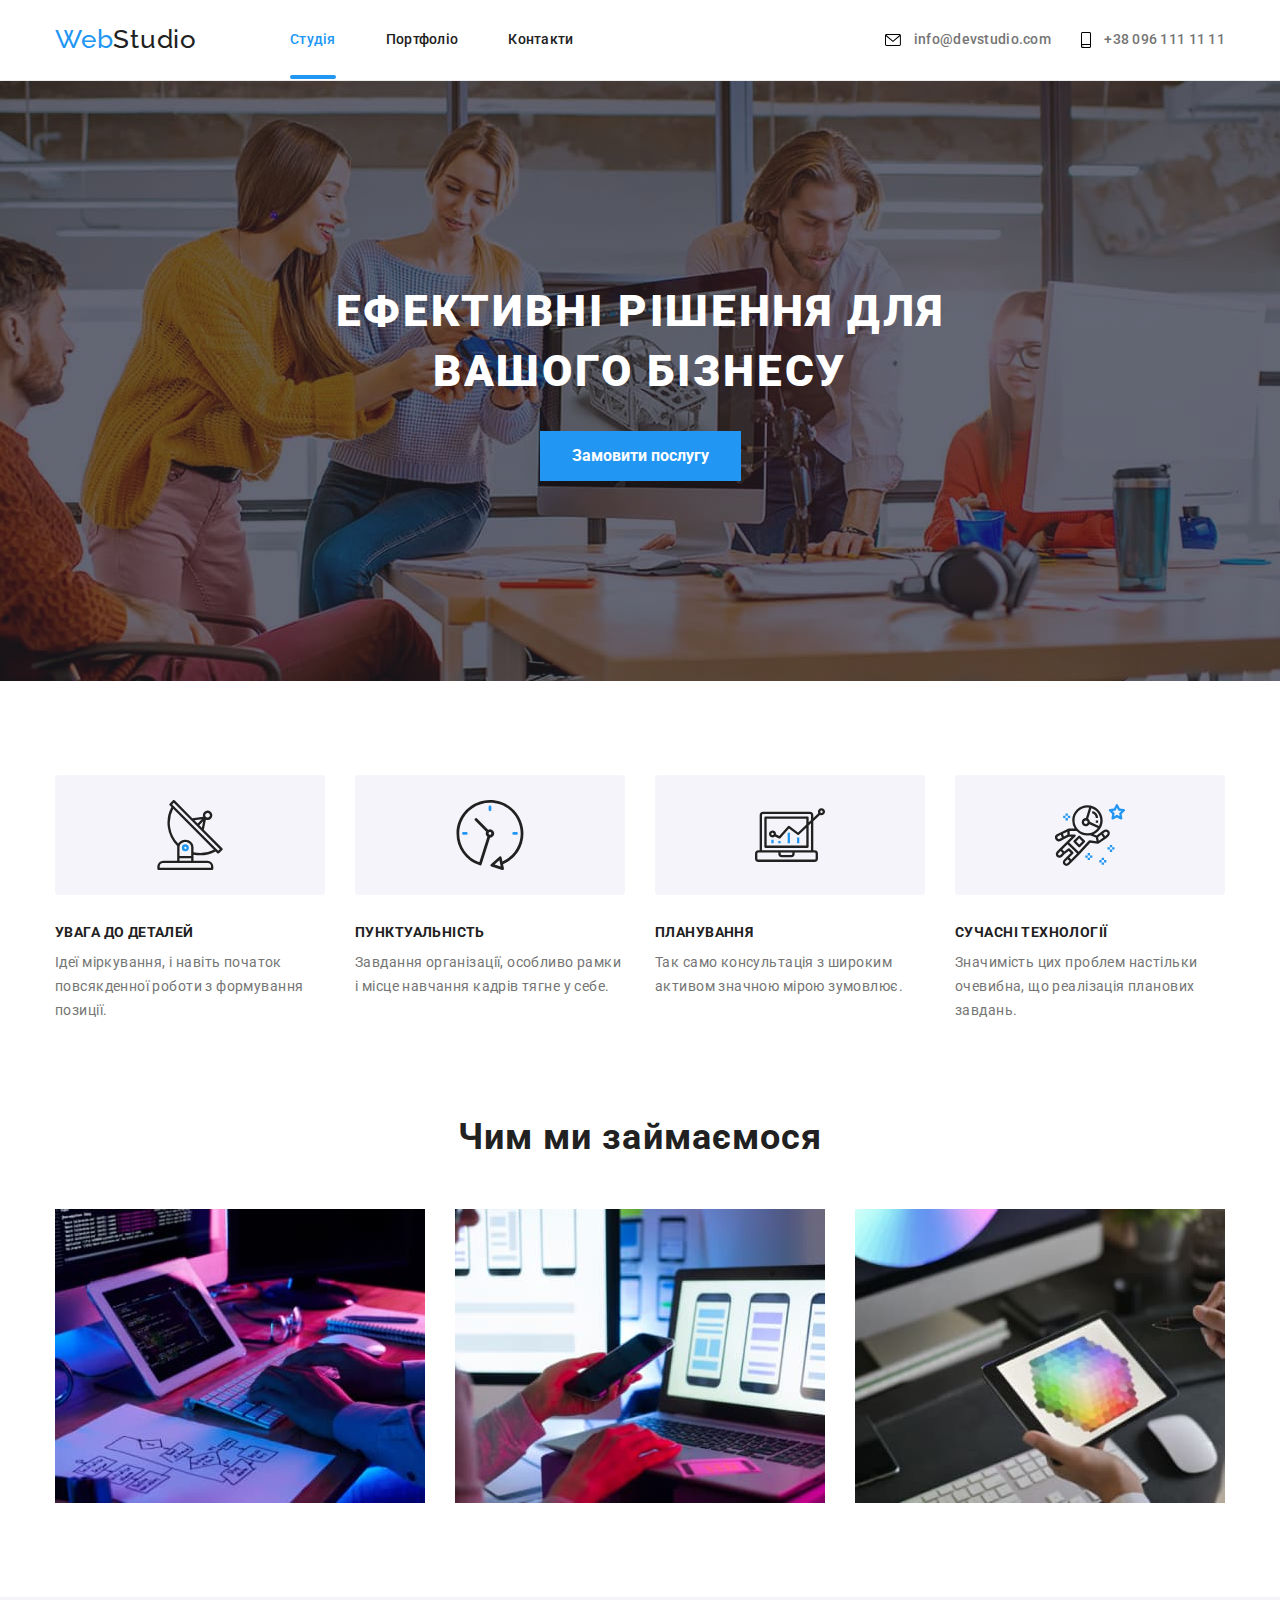
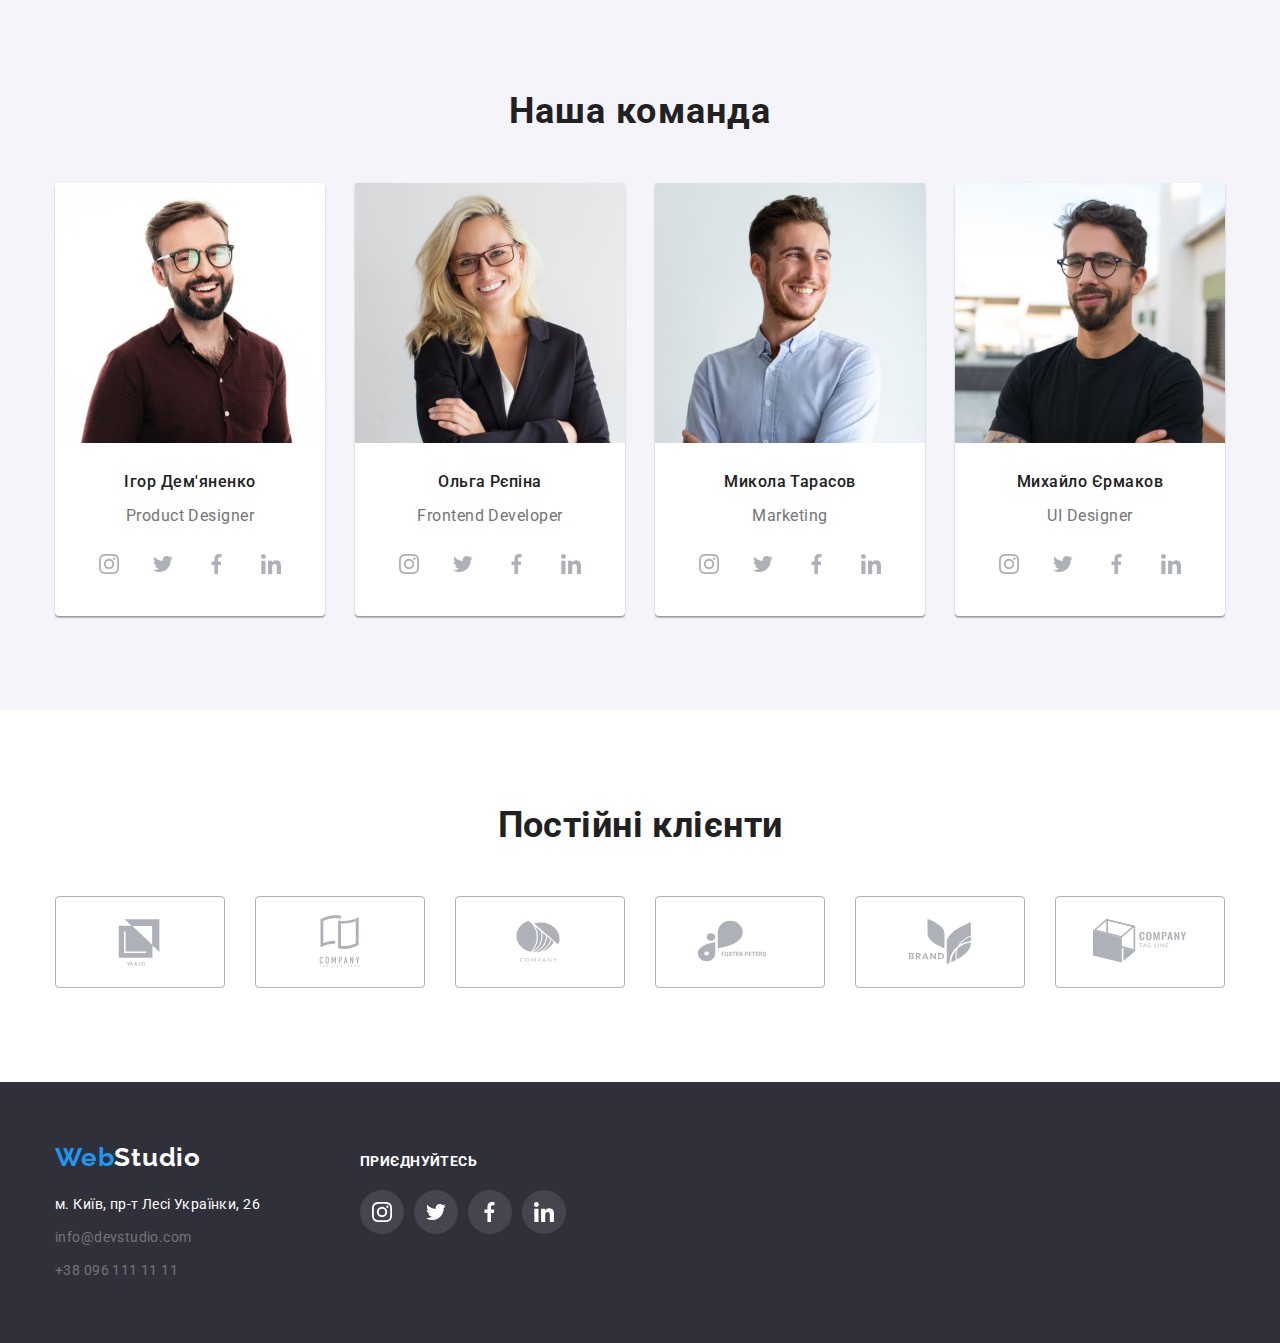
==== index.html @ 93e576d7 "updated" ====
<!DOCTYPE html>
<html lang="uk">
<head>
    <meta charset="UTF-8">
    <meta http-equiv="X-UA-Compatible" content="IE=edge">
    <meta name="viewport" content="width=device-width, initial-scale=1.0">
    <title>WebStudio</title>
    <link rel="preconnect" href="https://fonts.googleapis.com">
  <link rel="preconnect" href="https://fonts.gstatic.com" crossorigin>
  <link href="https://fonts.googleapis.com/css2?family=Raleway:wght@700&family=Roboto:wght@400;500;700;900&display=swap"
    rel="stylesheet">
    <link rel="stylesheet" href="https://cdnjs.cloudflare.com/ajax/libs/modern-normalize/1.1.0/modern-normalize.min.css">
    <link rel="stylesheet" href="./css/style.css">
</head>
<body>
    <!-- Шапка -->
    <header class="header">
        <!--навігація-->
        <div class="header-container container">
        <nav class="nav">
            <!-- лого -->
            <a class="logo" href="index.html">Web<span class="logo-studio">Studio</span>
            </a>
            <!-- навігація по сайту -->
            <ul class="site-nav list">
                <li><a class="nav-studio link current" href="./index.html">Студія</a></li>
                <li><a class="nav-portfolio link" href="./portfolio.html">Портфоліо</a></li>
                <li><a class="nav-kontakty link" href="#">Контакти</a></li>
            </ul>
        </nav>
        <ul class="contacts list">
            <li>
                <a class="mail-header link" rel="noopener noreferrer nofollow" href="info@devstudio.com">
                    <svg class="item-icon mail">
                        <use href="./images/icons.svg#icon-mail"></use>
                    </svg>  
                    info@devstudio.com
                </a>
            </li>
            <li>
                <a class="tel-header link" href="tel:+380961111111">
                    <svg class="item-icon phone">
                        <use href="./images/icons.svg#icon-smartphone"></use>
                    </svg>
                    +38 096 111 11 11</a>
            </li>
        </ul>
    </div>
    </header>
    <!-- основний контент-->
    <main>
        <!-- секція рішення -->
        <section class="hero section-order overlay">
            <div class="order-container">
            <h1 class="title-decision">Ефективні рішення для вашого бізнесу</h1>
            <button type="button" class="button">Замовити послугу</button>
        </div>
        </section>
        <!--секція наші переваги-->
        <section class="advantages">
            <div class="container">
            <!-- прихований додатковий заголовок -->
            <h2 class="visually-hidden">Наші переваги</h2>
            <!-- Переваги -->
            <ul class="list">
                <li class="item-benefits">
                    <div class="advantages-background">
                        <svg class="advantages-icons">
                            <use href="./images/icons.svg#icon-antenna" ></use>
                        </svg>
                    </div>
                    <h3 class="title">Увага до деталей</h3>
                    <p class="advantage-text">Ідеї міркування, і навіть початок повсякденної роботи з формування позиції.</p>
                </li>
                <li class="item-benefits">
                    <div class="advantages-background">
                        <svg class="advantages-icons" width="70" height="70">
                            <use href="./images/icons.svg#icon-clock"></use>
                        </svg>
                    </div>
                    <h3 class="title">Пунктуальність</h3>
                    <p class="advantage-text">Завдання організації, особливо рамки і місце навчання кадрів тягне у себе.</p>
                </li>
                <li class="item-benefits">
                    <div class="advantages-background">
                        <svg class="advantages-icons" width="70" height="70">
                            <use href="./images/icons.svg#icon-diagram"></use>
                        </svg>
                    </div>
                    <h3 class="title">Планування</h3>
                    <p class="advantage-text">Так само консультація з широким активом значною мірою зумовлює.</p>
                </li>
                <li class="item-benefits">
                    <div class="advantages-background">
                        <svg class="advantages-icons" width="70" height="70">
                            <use href="./images/icons.svg#icon-astronaut"></use>
                        </svg>
                    </div>
                    <h3 class="title">Сучасні технології</h3>
                    <p class="advantage-text">Значимість цих проблем настільки очевибна, що реалізація планових завдань.</p>
                </li>
            </ul>
        </div>
        </section>
        <!-- Чим ми займаємося -->
       <section class="work">
        <div class="container">
        <h2 class="title-work">Чим ми займаємося</h2>
        <ul class="list">
        <li class="item"><img src="./images/img1.jpg" alt="image" width="370" height="294">
        </li>
            <li class="item"><img src="./images/img2.jpg" alt="image" width="370" height="294">
        </li>
            <li class="item"><img src="./images/img3.jpg" alt="image" width="370" height="294">
            </li>
        </ul>
    </div>
       </section>
       <!--наша команда-->
       <section class="team">
        <div class="container">
        <h2 class="our-team">Наша команда</h2>
        <ul class="list background-team">
            <li class="team-item">
                <img class="demianenko" src="./images/IgorDemianenko.jpg" alt="Ігор Дем'яненко" width="270" height="260">
            <div class="team-wrapper">
                <h3 class="name">Ігор Дем'яненко</h3>
                <p class="specialty">Product Designer</p>
                <ul class="social-links">
                    <li>
                      <a class="social link" href="">
                        <svg class="link-icon" width="20" height="20">
                          <use href="./images/icons.svg#icon-instagram"></use>
                        </svg>
                      </a>
                    </li>
                    <li >
                      <a class="social link" href="">
                        <svg class="link-icon" width="20" height="20" viewBox="0 0 20 20">
                          <use href="./images/icons.svg#icon-twitter"></use>
                        </svg>
                      </a>
                    </li>
                    <li>
                      <a class="social link" href="">
                        <svg class="link-icon" width="20" height="20" viewBox="0 0 20 20">
                          <use href="./images/icons.svg#icon-facebook"></use>
                        </svg>
                      </a>
                    </li>
                    <li>
                      <a class="social link" href="">
                        <svg class="link-icon" width="20" height="20" viewBox="0 0 20 20">
                          <use href="./images/icons.svg#icon-linkedin"></use>
                        </svg>
                      </a>
                    </li>
                  </ul>
            </div>
            </li>
            <li class="team-item">
                <img class="repina" src="./images/OlgaRepina.jpg" alt="Ольга Рєпіна" width="270" height="260">
            <div class="team-wrapper">
             <h3 class="name">Ольга Рєпіна</h3>
                <p class="specialty">Frontend Developer</p>
                <ul class="social-links">
                    <li>
                      <a class="social link" href="">
                        <svg class="link-icon" width="20" height="20">
                          <use href="./images/icons.svg#icon-instagram"></use>
                        </svg>
                      </a>
                    </li>
                    <li>
                      <a class="social link" href="">
                        <svg class="link-icon" width="20" height="20" viewBox="0 0 20 20">
                          <use href="./images/icons.svg#icon-twitter"></use>
                        </svg>
                      </a>
                    </li>
                    <li>
                      <a class="social link" href="">
                        <svg class="link-icon" width="20" height="20" viewBox="0 0 20 20">
                          <use href="./images/icons.svg#icon-facebook"></use>
                        </svg>
                      </a>
                    </li>
                    <li>
                      <a class="social link" href="">
                        <svg class="link-icon" width="20" height="20" viewBox="0 0 20 20">
                          <use href="./images/icons.svg#icon-linkedin"></use>
                        </svg>
                      </a>
                    </li>
                  </ul>
            </div>
            </li>
            <li class="team-item">
                <img class="tarasov" src="./images/MykolaTarasov.jpg" alt="Микола Тарасов" width="270" height="260">
            <div class="team-wrapper">
                <h3 class="name">Микола Тарасов</h3>
                <p class="specialty">Marketing</p>
                <ul class="social-links">
                    <li >
                      <a class="social link" href="">
                        <svg class="link-icon" width="20" height="20">
                          <use href="./images/icons.svg#icon-instagram"></use>
                        </svg>
                      </a>
                    </li>
                    <li>
                      <a class="social link" href="">
                        <svg class="link-icon" width="20" height="20" viewBox="0 0 20 20">
                          <use href="./images/icons.svg#icon-twitter"></use>
                        </svg>
                      </a>
                    </li>
                    <li >
                      <a class="social link" href="">
                        <svg class="link-icon" width="20" height="20" viewBox="0 0 20 20">
                          <use href="./images/icons.svg#icon-facebook"></use>
                        </svg>
                      </a>
                    </li>
                    <li>
                      <a class="social link" href="">
                        <svg class="link-icon" width="20" height="20" viewBox="0 0 20 20">
                          <use href="./images/icons.svg#icon-linkedin"></use>
                        </svg>
                      </a>
                    </li>
                  </ul>
            </div>
            </li>
            <li class="team-item">
                <img class="ermakov" src="./images/MyhailoErmakov.jpg" alt="Михайло Єрмаков" width="270" height="260">
            <div class="team-wrapper">
            <h3 class="name">Михайло Єрмаков</h3>
                <p class="specialty">UI Designer</p>
                <ul class="social-links">
                    <li>
                      <a class="social link" href="">
                        <svg class="link-icon" width="20" height="20">
                          <use href="./images/icons.svg#icon-instagram"></use>
                        </svg>
                      </a>
                    </li>
                    <li>
                      <a class="social link" href="">
                        <svg class="link-icon" width="20" height="20" viewBox="0 0 20 20">
                          <use href="./images/icons.svg#icon-twitter"></use>
                        </svg>
                      </a>
                    </li>
                    <li>
                      <a class="social link" href="">
                        <svg class="link-icon" width="20" height="20" viewBox="0 0 20 20">
                          <use href="./images/icons.svg#icon-facebook"></use>
                        </svg>
                      </a>
                    </li>
                    <li>
                      <a class="social link" href="">
                        <svg class="link-icon" width="20" height="20" viewBox="0 0 20 20">
                          <use href="./images/icons.svg#icon-linkedin"></use>
                        </svg>
                      </a>
                    </li>
                  </ul>
            </div>
            </li>
        </ul>
    </div>
       </section>
       <!-- Постійні клієнти-->
       <section class="employment-partners">
        <div class="container">
            <h2 class="title-section">Постійні клієнти</h2>
            <ul class="partners">
                <li class="partners-image">
                    <a href="" class="partners-link">
                        <svg class="partners-logo" width="44.27" height="49.23">
                            <use href="./images/icons.svg#icon-Logo1"></use>
                        </svg>
                    </a>
                </li>
                <li class="partners-image">
                    <a href="" class="partners-link">
                        <svg class="partners-logo" width="40" height="52">
                            <use href="./images/icons.svg#icon-Logo2"></use>
                        </svg>
                    </a>
                </li>
                <li class="partners-image">
                    <a href="" class="partners-link">
                        <svg class="partners-logo" width="41" height="42.6">
                            <use href="./images/icons.svg#icon-Logo3"></use>
                        </svg>
                    </a>
                </li>
                <li class="partners-image">
                    <a href="" class="partners-link">
                        <svg class="partners-logo" width="79.56" height="42.02">
                            <use href="./images/icons.svg#icon-Logo4"></use>
                        </svg>
                    </a>
                </li>
                <li class="partners-image">
                    <a href="" class="partners-link">
                        <svg class="partners-logo" width="59" height="47">
                            <use href="./images/icons.svg#icon-Logo5"></use>
                        </svg>
                    </a>
                </li>
                <li class="partners-image">
                    <a href="" class="partners-link">
                        <svg class="partners-logo" width="88.48" height="45.44">
                            <use href="./images/icons.svg#icon-Logo6"></use>
                        </svg>
                    </a>
                </li>
            </ul>
        </div>
    </section>
    </main>

 <!---Футер -->
    <footer class="footer">
        <div class="container container-footer">
          <div>
        <a class="logo-footer" href="index.html">Web<span class="logo-studio-footer">Studio</span></a>
        <address>
            <ul class="footer-list list">
                <li class="line">
                    <a class="adress-footer link" href="https://goo.gl/maps/YAkSRpgJVrQBJSuu8"
                    target="_blank" rel="noopener noreferrer nofollow"
                    >м. Київ, пр-т Лесі Українки, 26</a
                    >
                </li>
                <li class="line">
                    <a class="mail-footer link"
                    rel="noopener noreferrer nofollow" 
                    href="info@devstudio.com"
                    >info@devstudio.com</a
                    >
                </li>
                <li><a class="tel-footer link" href="tel:+380961111111">+38 096 111 11 11</a></li>
            </ul>
        </address>
      </div>
        <div class="social-block">
          <h2 class="join">приєднуйтесь</h2>
          <ul class="icons list">
            <li class="icon item-social">
              <a class="social link" href="">
                <svg class="link-icon" width="20" height="20">
                  <use href="./images/icons.svg#icon-instagram"></use>
                </svg>
              </a>
            </li>
            <li class="icon item-social">
              <a class="social link" href="">
                <svg class="link-icon" width="20" height="20" viewBox="0 0 20 20">
                  <use href="./images/icons.svg#icon-twitter"></use>
                </svg>
              </a>
            </li>
            <li class="icon item-social">
              <a class="social link" href="">
                <svg class="link-icon" width="20" height="20" viewBox="0 0 20 20">
                  <use href="./images/icons.svg#icon-facebook"></use>
                </svg>
              </a>
            </li>
            <li class="icon item-social">
              <a class="social link" href="">
                <svg class="link-icon" width="20" height="20" viewBox="0 0 20 20">
                  <use href="./images/icons.svg#icon-linkedin"></use>
                </svg>
              </a>
            </li>
          </ul>
        </div>
    </div>
    </footer>
</body>
</html>
---- css/style.css ----
:root {
--accent: #2196F3;
--primary-text-color: #212121;
--text-color-white: #FFFFFF;
--text-color-gray: #757575;
--color-accent-hover: #188ce8;
--main-background-color: #FFFFFF;
--second-background-color: #2F303A;
--third-color-background: #F5F4FA;
--portfolio-item-bg: #EEEEEE;
--border-partners-company: #AFB1B8;
}

/* html {
	box-sizing: border-box;
}
*,
*::before,
*::after {
	box-sizing: inherit;
} */



/* body */
body {
margin: 0;
font-family:'Roboto', sans-serif;
font-weight: 400;
font-size: 14px;
letter-spacing: 0.03em;
line-height: 1.14;
color: var(--main-background-color);
}

.section {
padding-top: 94px;
padding-bottom: 94px;
}

.container {
margin-left: auto;
margin-right: auto;
padding-left: 15px;
padding-right: 15px;
width: 1200px;
}

.list {
list-style: none;
margin: 0;
padding-left: 0;
}

li {
  list-style-type: none;
}

/* header */
/* навігація */

header {background: var(--main-background-color);
}

.header {
  border-bottom: 1px solid #ececec;
}

.header-container {
display: flex;
align-items: center;
margin-top: 0;
padding-top: 0;
padding-bottom: 0;
font-weight: 500;
letter-spacing: 0.02em;
}


/* лого */
.logo {
padding-top: 24px;
padding-bottom: 25px;
margin-right: 93px;
text-decoration: none;
font-family: 'Raleway', sans-serif;
font-size: 26px;
line-height: 1.19;
letter-spacing: 0.03em;
color: var(--accent);
}

.logo-studio {color: var(--primary-text-color);}

/* навігація */
.nav {display: flex; align-items: center;
margin-right: auto;
background: var(--main-background-color);
}

.site-nav {display: flex; align-items: center;}

.site-nav .link.current,
.site-nav .link:focus,
.site-nav .link:hover,
.contacts .link:focus,
.contacts .link:hover,
.footer-list .link:focus,
.footer-list .link:hover
{
color:var(--accent);
fill:var(--accent);
}

.nav-studio.link.current::after,
.nav-portfolio.link.current::after {
  position: absolute;
  bottom: 0px;
  right: 0px;
  content: "";
  width: 100%;
  height: 4px;
  background-color: var(--accent);
  border-radius: 2px;
}

.nav-studio {
position: relative;
padding-top: 32px;
padding-bottom: 32px;
text-decoration: none;
margin-right: 50px;
font-weight: 500;
font-size: 14px;
line-height: 1.14;
letter-spacing: 0.02em;
color: var(--primary-text-color); 
}

.nav-portfolio {
position: relative;
padding-top: 32px;
padding-bottom: 32px;
margin-right: 50px;
text-decoration: none;
font-weight: 500;
font-size: 14px;
line-height: 1.14;
letter-spacing: 0.02em;
color: var(--primary-text-color);
}

.nav-kontakty {
padding-top: 32px;
padding-bottom: 32px;
text-decoration: none;
font-weight: 500;
font-size: 14px;
line-height: 1.14;
letter-spacing: 0.02em;
color: var(--primary-text-color);
}

.contacts {
padding-top: 32px;
padding-bottom: 32px;
display: flex; align-items: center;}

.mail-header{
text-decoration: none;
padding-top: 32px;
padding-bottom: 32px;
margin-right: 30px;
font-weight: 500;
font-size: 14px;
line-height: 1.14;
letter-spacing: 0.02em;
color: var(--text-color-gray);    
}

.tel-header {
text-decoration: none;
padding-top: 32px;
padding-bottom: 32px;
font-weight: 500;
font-size: 14px;
line-height: 1.14;
letter-spacing: 0.02em;
color: var(--text-color-gray);
}

.item-icon{
margin-right: 10px;
vertical-align: middle;
color: var(--text-color-gray);
}

.item-icon.phone{
  width: 10px;
  height: 16px;
}

.item-icon.mail{
  width: 16px;
  height: 12px;
}


/* основний зміст */

/*секція рішення*/
.hero {
margin: 0 auto;
text-align: center;
background-color: var(--second-background-color);
}

.overlay {
  background-image: linear-gradient(rgba(47, 48, 58, 0.4), rgba(47, 48, 58, 0.4)), url(../images/bgimage-hero.jpg);
  background-repeat: no-repeat;
  background-position: center;
  max-width: 1600px;
  height: 600px;
}

.section-order {
max-width: 1600px;
margin-right: auto;
margin-left: auto;
}

.order-container {
  margin-bottom: 0;
  padding: 200px 277px 195px 277px;
  color: var(--main-background-color);
  }

.title-decision {
margin-top: 0%;
margin-bottom: 30px;
font-weight: 900;
font-size: 44px;
line-height: 60px;
text-align: center;
letter-spacing: 0.06em;
text-transform: uppercase;
color: var(--text-color-white);
max-width: 696px;
margin: 0 auto 30px;
}

/*кнопка*/
.button {
font-family: 'Roboto', sans-serif;
border:none;
display: inline-block;
padding: 10px 32px;
font-weight: 700;
font-size: 16px;
line-height: 1.88;
/* identical to box height, or 188% */
border-radius: 4px solid transparent;
min-width: 200px;
text-align: center;
cursor: pointer;
color: var(--text-color-white);
background: var(--accent);
text-decoration: none;
  }

.button:focus,
.button:hover {
background-color: var(--color-accent-hover);
  }


/* наші переваги */

.visually-hidden { position: absolute; white-space: nowrap; width: 0px; height: 0px; overflow: hidden; border: 0;}

.advantages {
  padding-top: 94px;
  margin-bottom: 94px;
  background: var(--main-background-color);
}

.advantages > .container > .list {
  display: flex;
}

.advantages .title {
  margin-top: 0px;
  margin-bottom: 10px;
  font-weight: 700;
  font-size: 14px;
  line-height: 1.14;
  letter-spacing: 0.03em;
  text-transform: uppercase;
  text-align: start;
  color: var(--primary-text-color);
}

.advantages .advantage-item > .advantage-text {
  margin: 0;
}
.advantages .advantage-text {
  width: 270px;
}

.advantage-text {
font-weight: 400;
font-size: 14px;
line-height: 1.71;
letter-spacing: 0.03em;
margin-top: 0px;
margin-bottom: 0px;
color: var(--text-color-gray);
}

.advantages .item:not(:last-child) {
  margin-right: 30px;
}

.advantages-background{
  display: flex;
  margin-bottom: 30px;
  width: 270px;
  height: 120px;
  background-color: var(--third-color-background);
  border-radius: 4px;
  justify-content: center;
  align-items: center;
}

.advantages-icons{
  display: flex;
  width: 70px;
  height: 70px;
}

.item-benefits {
  text-align: left;
  /* padding: 0; */
  margin-right: 30px;
}

/* чим займаємось */

.work {
  margin-top: 0;
  margin-bottom: 94px;
  font-weight: 700;
  font-size: 36px;
  line-height: 1.16;
  text-align: center;
  letter-spacing: 0.03em;
  color: var(--primary-text-color);
  }

.title-work {
  font-weight: 700;
  font-size: 36px;
  line-height: 1.16;
  margin-top: 0px;
  margin-bottom: 50px;
  text-align: center;
  letter-spacing: 0.03em;
}

.work .list {
  display: flex;
  justify-content: center;
}

.work .list > .item:not(:last-child) {
  margin-right: 30px;
}

.work .list > .item > img {
  display: block;
}

.information {
 background: var(--main-background-color);
}

.work-img {
display: flex;
margin-right: auto;
margin-left: auto;
gap: 30px;
}

.foto-left {
position: relative;
background: url(close-up-image-programer-working-his-desk-office_1098-18707.jpg);
}

.foto-centr {
position: relative;
background: url(web-ui-designers-are-developing-application-smartphones-team-creators-is-working-interface-mobile-phones_8119-2713.jpg);
}

.foto-right {
position: relative;
background: url(creative-artist-web-design-with-working-colour-selection-graphic-tablet_35674-1119.jpg);
}

/*наша команда*/

.team {
padding-top: 94px;
padding-bottom: 94px;
background:var(--third-color-background);
}

.team .our-team {
  margin: 0;
  margin-bottom: 50px;
}

.our-team {
text-align: center;
font-weight: 700;
font-size: 36px;
line-height: 1.16;
letter-spacing: 0.03em;
color: var(--primary-text-color);
}

.background-team {
display: flex;
font-size: 16px;
line-height: 1.19;
gap: 30px;
text-align: center;
background-color: var(--third-color-background);;
}

.team-item {
display: flex;
justify-content: center;
flex-direction: column;
flex-basis: calc((100% - 30% * 3) / 4);
align-items: center;
padding-bottom: 0px;
width: 270px;
box-shadow: 0px 2px 1px rgba(0, 0, 0, 0.2), 0px 1px 1px rgba(0, 0, 0, 0.14), 0px 1px 3px rgba(0, 0, 0, 0.12);
border-radius: 4px;
background-color: var(--main-background-color);
}

.team-wrapper {
padding-top: 30px 10px;
}

.demianenko {
display: inline-block;
margin-bottom: 30px;
background: url(4853.jpg);
border-radius: 0px;
}

.repina {
display: inline-block;
margin-bottom: 30px;
font-weight: 500;
background: url(5844.jpg);
border-radius: 0px;
}

.tarasov {
display: inline-block;
margin-bottom: 30px;
background: url(16166.jpg);
border-radius: 0px;
}

.ermakov {
display: inline-block;
margin-bottom: 30px;
background: url(2968.jpg);
border-radius: 0px;
}
 .name {
margin-top: 0;
margin-bottom: 10px;
font-weight: 500;
font-size: inherit;
line-height: 1.18;
letter-spacing: 0.03em;
color: var(--primary-text-color);
 }

.specialty {
font-weight: 400;
font-size: 16px;
line-height: 1.18;
letter-spacing: 0.03em;
margin-bottom: 16px;
color: var(--text-color-gray);
 }
 .social-links{
  margin-bottom: 30px;
 }
.social-links {
  display: flex;
  margin-right: auto;
  margin-left: auto;
  width: 206px;
  height: 44px;
  padding: 0;
}

.social {
  display: block;
  width: 44px;
  height: 44px;
  border-radius: 50%;
  fill: var(--icons-color);
}
.social .link-icon {
  margin: 12px;
}

.social-links .link {
  display: flex;
  align-items: center;
  width: 44px;
  height: 44px;
  border-radius: 50%;
  background-size: 20px;
  background-repeat: no-repeat;
  background-position: center;
}

.social-links > li{
  margin-right: 10px;
}

.social-links > li:last-child{
  margin-right: 0px;
}

.social-links .link-icon {
  display: inline-block;
  fill: #AFB1B8;
}

.social-links .link:hover > .link-icon,
.social-links .link:focus > .link-icon {
  fill: var(--text-color-white);
}

.social-links .link:hover,
.social-links .link:focus {
  background-color: var(--color-accent-hover);
}


.employment-partners {
padding-top: 94px;
padding-bottom: 94px;
}

.title-section{
  margin: 0;
  margin-bottom: 50px;
  margin-left: auto;
  margin-right: auto;
  font-weight: 700;
  font-size: 36px;
  line-height: 1.17;
  text-align: center;
  color: var(--primary-text-color);
}

.partners{
  display: flex;
  justify-content: space-between;
  /* padding-bottom: 94px; */
  margin: 0;
  padding: 0%;
}

.partners-image{
  display: flex;
}

.partners-link{
  display: flex;
  width: 170px;
  height: 92px;
  border: 1px solid var(--border-partners-company);
  border-radius: 4px;
  justify-content: center;
  align-items: center;
}

.partners-logo{
display: block;
fill: var(--border-partners-company);
Width: 106px;
Height: 60px;
}

.partners-link:hover,
.partners-link:focus{
  border: 1px solid var(--accent);
}

.partners-link:hover > .partners-logo,
.partners-link:focus > .partners-logo{
  fill: var(--accent);
}



/*footer*/

.footer {
background: var(--second-background-color);
padding-top: 60px;
padding-bottom: 60px;
}

.container-footer {
  display: flex;
  align-items: baseline;
}

.logo-footer {
display: block;
margin-top: 0px;
margin-bottom: 20px;
text-decoration: none;
font-family: 'Raleway';
font-weight: 700;
font-size: 26px;
line-height: 1.19;
letter-spacing: 0.03em;
color: var(--accent);
}

.logo-studio-footer {
color:var(--text-color-white);
}

.footer-list {padding: 0px; margin-left: auto;}

.line {
  margin-bottom: 9px;
}

.adress-footer {
text-decoration: none;
font-family: 'Roboto';
font-style: normal;
font-size: 14px;
line-height: 1.71;
letter-spacing: 0.03em;
color: var(--text-color-white);
}

.mail-footer {
text-decoration: none;
font-family: 'Roboto';
font-style: normal;
font-weight: 400;
font-size: 14px;
line-height: 1.71;
letter-spacing: 0.03em;
color: var(--text-color-gray);
}

.tel-footer {
text-decoration: none;
font-family: 'Roboto';
font-style: normal;
font-weight: 400;
font-size: 14px;
line-height: 1.71;
letter-spacing: 0.03em;
margin-bottom: 0px;
color: var(--text-color-gray);
}


.footer {
display: flex;
}

.social-block {
 margin-left: 100px;
}

.join {
margin-top: 0px;
margin-bottom: 20px;
color: var(--text-color-white);
font-weight: 700;
font-size: 14px;
line-height: 1.14;
text-transform: uppercase;
text-align: left;
}

footer .icons.list {
min-width: 206px;
display: flex;
padding: 0;
justify-content: space-between;
}

footer .social.link {
border-radius: 50%;
background: rgba(255, 255, 255, 0.1);
fill: var(--text-color-white);
}

footer .social.link:hover,
footer .social.link:focus{
  background: var(--accent);
}

 


/* portfolio */

.main-portfolio {
    background: var(--main-background-color);
}

 /* Фільтр */

 .main-portfolio {
  padding-top: 94px;
  padding-bottom: 94px;
 }

 .main-portfolio > .container > .list {
  display: flex;
  justify-content: center;
  flex-wrap: wrap;
}

.main-portfolio .list:first-of-type {
  margin-bottom: 50px;
}

.main-portfolio .item:not(:last-child) {
  margin-right: 8px;
}

/* кнопки фільтра */


.button-filtr {
  cursor: pointer;
    padding: 6px 22px;
    border-radius: 4px;
    border: none;
    color: var(--primary-text-color);
    background-color: var(--third-color-background);
    font-family: Roboto, sans-serif;
    font-weight: 500;
    font-size: 16px;
    line-height: 1.62;
    font-family: 'Roboto';
    background: #F5F4FA;
}

.button-filtr.current {
  color: var(--text-color-white);
  background-color: var(--accent);
  }


.item .button-filtr:hover,
.item .button-filtr:focus{
    color: var(--main-background-color);
    background-color: var(--accent);
}

.item:hover,
.item:focus
 {
  box-shadow: 0px 3px 1px rgba(0, 0, 0, 0.1), 0px 1px 2px rgba(0, 0, 0, 0.08), 0px 2px 2px rgba(0, 0, 0, 0.12);
}


/* картинки */

  
.gallery-item {
flex-basis: calc((100% - (30px * 2)) / 3);
font-size: 16px;
line-height: 1.88;
background: var(--text-color-white);
border-radius: 5px;
margin: 0;
margin-bottom: 30px;
font-weight: 700;
font-size: 18px;
line-height: 2;
letter-spacing: 0.06em;
text-align: start;
}

.gallery-item:hover,
.gallery-item:focus{
  box-shadow: 0px 1px 1px rgba(0, 0, 0, 0.12), 0px 4px 4px rgba(0, 0, 0, 0.06), 1px 4px 6px rgba(0, 0, 0, 0.16);
}



.gallery-item:not(:nth-child(3n + 3)) {
  margin-right: 30px;
}

.galerry-card:not(:nth-last-child(-n + 3)) {
  margin-bottom: 0px;
}

.gallery-item img {
  display: block;
}

.gallery-item {
  color: inherit;
}

.gallery-item p {
  display: inline-block;
  margin: 0;
}
  
  .image-tehnokriak {
   background: url(portfolio1.jpg)
  }
  
  .image-poster {
  background: url(portfolio2.jpg);
  }
  
  .image-seafood {
  background: url(portfolio-1.jpg);
  }
  
  .image-prime {
  background: url(portfolio-2.jpg);
  }
  
  .image-boxes {
  background: url(portfolio5.jpg);
  }
  
  .image-inspiratio {
  background: url(111.jpg);
  }
  
  .image-limited {
  background: url(portfolio7.jpg);
  }
  
  .image-lab {
  background: url(portfolio8.jpg);
  }
  
  .image-growing {
  background: url(2910404.jpg);
  }
  
.text-filtr {
padding: 20px 24px 20px 24px;
background: var(--main-background-color);
border: 1px solid #EEEEEE;
margin: 0;
font-weight: 700;
font-size: 18px;
line-height: 2;
letter-spacing: 0.06em;
text-align: start;
}

  .title-filtr {
  font-size: 18px;
  line-height: 2;
  margin-top: 0px;
  margin-bottom: 4px;
  color: var(--primary-text-color);
  }
  
  .text-p {
  font-weight: 400;
  font-size: 16px;
  line-height: 1.87;
  letter-spacing: 0.03em;
  margin-top: 0px;
  margin-bottom: 0px;
  color: var(--text-color-gray);
  }

.portfolio-elements{
  text-decoration: none;
}

  .portfolio-elements:hover,
  .portfolio-elements:focus{
      box-shadow: 1px 4px 6px rgba(0, 0, 0, 0.16), 0px 4px 4px rgba(0, 0, 0, 0.06), 0px 1px 1px rgba(0, 0, 0, 0.12);
  }
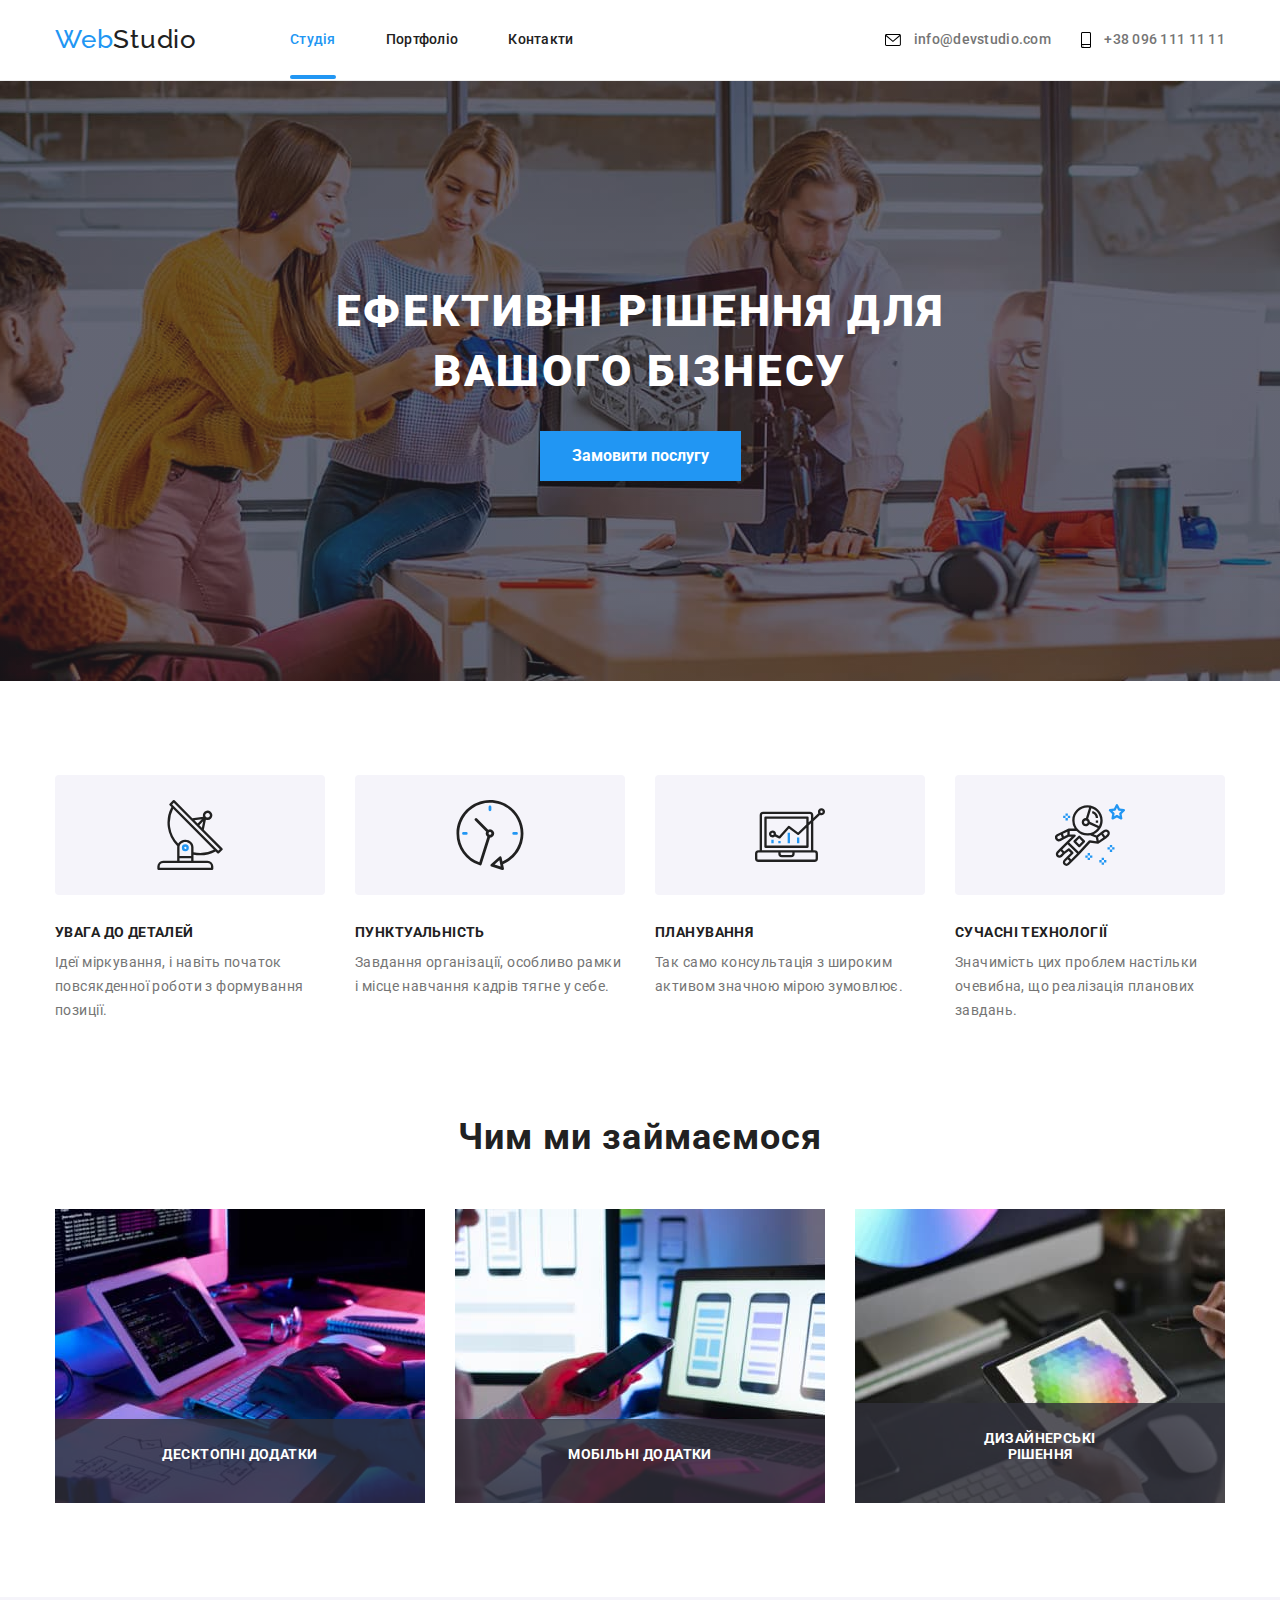
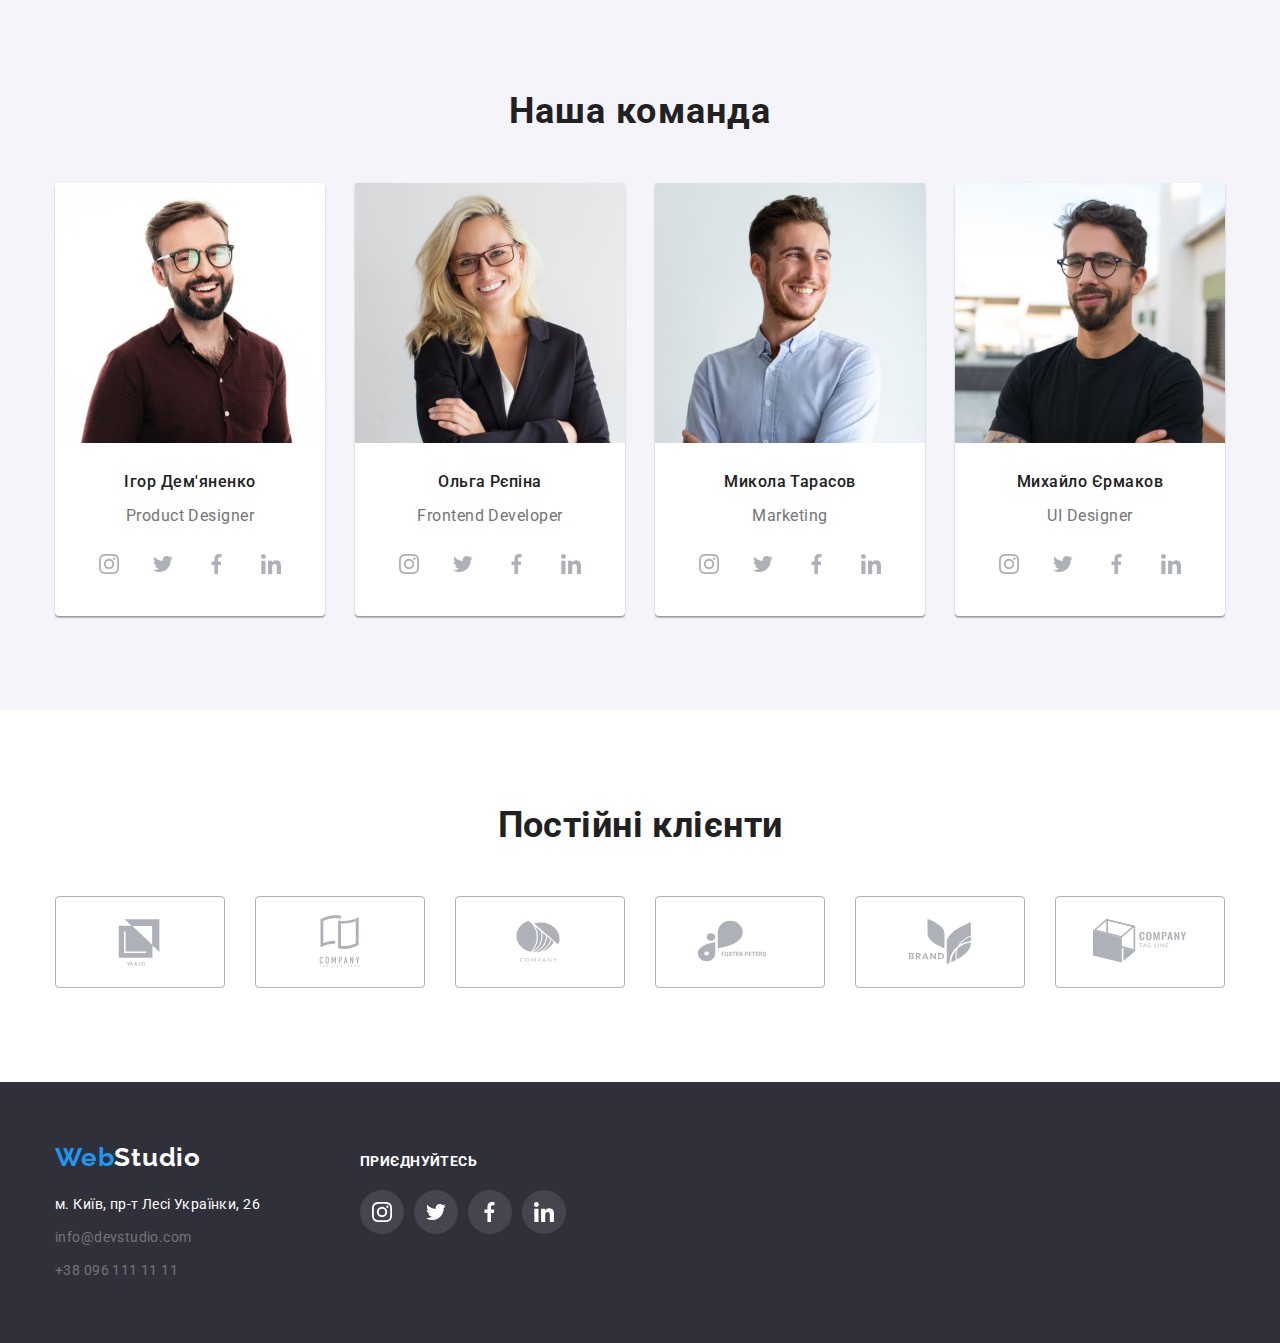
==== commit 60e79fba: "updated" ====
--- a/index.html
+++ b/index.html
@@ -53,8 +53,9 @@
         <section class="hero section-order overlay">
             <div class="order-container">
             <h1 class="title-decision">Ефективні рішення для вашого бізнесу</h1>
-            <button type="button" class="button">Замовити послугу</button>
+            <button type="button" class="button" data-modal-open>Замовити послугу</button>
         </div>
+
         </section>
         <!--секція наші переваги-->
         <section class="advantages">
@@ -107,11 +108,29 @@
         <div class="container">
         <h2 class="title-work">Чим ми займаємося</h2>
         <ul class="list">
-        <li class="item"><img src="./images/img1.jpg" alt="image" width="370" height="294">
+        <li class="item">
+          <div class="product-thumb">
+          <img src="./images/img1.jpg" alt="image" width="370" height="294">
+          <div class="label-card">
+            <p class="label-text">Десктопні додатки<p>
+            </div>
+        </div>
         </li>
-            <li class="item"><img src="./images/img2.jpg" alt="image" width="370" height="294">
+            <li class="item">
+              <div class="product-thumb">
+              <img src="./images/img2.jpg" alt="image" width="370" height="294">
+              <div class="label-card">
+                <p class="label-text">мобільні додатки<p>
+                </div>
+            </div>
         </li>
-            <li class="item"><img src="./images/img3.jpg" alt="image" width="370" height="294">
+            <li class="item">
+              <div class="product-thumb">
+              <img src="./images/img3.jpg" alt="image" width="370" height="294">
+              <div class="label-card">
+                <p class="label-text">дизайнерські рішення<p>
+                </div>
+            </div>
             </li>
         </ul>
     </div>
@@ -383,5 +402,16 @@
         </div>
     </div>
     </footer>
+
+    <div class="backdrop is-hidden" data-modal>
+      <div class="modal">
+        <button  type="button" class="" data-modal-close="">
+          <svg class="" width="12" height="10">
+          <use href="./images/icons/SVG/close.svg"></use>
+        </svg>
+        </button>
+      </div>
+    </div>
+    <script src="./js/modal.js"></script>
 </body>
 </html>--- a/css/style.css
+++ b/css/style.css
@@ -9,6 +9,8 @@
 --third-color-background: #F5F4FA;
 --portfolio-item-bg: #EEEEEE;
 --border-partners-company: #AFB1B8;
+--transition-duration: 250ms;
+--transition-timing-function: cubic-bezier(0.4, 0, 0.2, 1);
 }
 
 /* html {
@@ -110,19 +112,23 @@
 {
 color:var(--accent);
 fill:var(--accent);
-}
+transition: var(--transition-duration) var(--transition-timing-function);
+}
+
 
 .nav-studio.link.current::after,
 .nav-portfolio.link.current::after {
-  position: absolute;
-  bottom: 0px;
-  right: 0px;
-  content: "";
-  width: 100%;
-  height: 4px;
-  background-color: var(--accent);
-  border-radius: 2px;
-}
+position: absolute;
+bottom: 0px;
+right: 0px;
+content: "";
+width: 100%;
+height: 4px;
+background-color: var(--accent);
+border-radius: 2px;
+}
+
+
 
 .nav-studio {
 position: relative;
@@ -216,11 +222,11 @@
 }
 
 .overlay {
-  background-image: linear-gradient(rgba(47, 48, 58, 0.4), rgba(47, 48, 58, 0.4)), url(../images/bgimage-hero.jpg);
-  background-repeat: no-repeat;
-  background-position: center;
-  max-width: 1600px;
-  height: 600px;
+background-image: linear-gradient(rgba(47, 48, 58, 0.4), rgba(47, 48, 58, 0.4)), url(../images/bgimage-hero.jpg);
+background-repeat: no-repeat;
+background-position: center;
+max-width: 1600px;
+height: 600px;
 }
 
 .section-order {
@@ -230,10 +236,10 @@
 }
 
 .order-container {
-  margin-bottom: 0;
-  padding: 200px 277px 195px 277px;
-  color: var(--main-background-color);
-  }
+margin-bottom: 0;
+padding: 200px 277px 195px 277px;
+color: var(--main-background-color);
+}
 
 .title-decision {
 margin-top: 0%;
@@ -271,7 +277,44 @@
 .button:focus,
 .button:hover {
 background-color: var(--color-accent-hover);
-  }
+transition: var(--transition-duration) var(--transition-timing-function);
+}
+
+/* backdrop */
+.backdrop {
+  position: fixed;
+  /* display: flex;
+  align-items: center;
+  justify-content: center; */
+  top: 0;
+  left: 0;
+  width: 100%;
+  height: 100%;
+  background: rgba(0, 0, 0, 0.2);
+  
+}
+
+.modal {
+position: absolute;
+top: 50%;
+left: 50%;
+transform: translateX(-50%) translateY(-50%);
+width: 528px;
+height: 581px;
+background-color: var(--white-color);
+box-shadow: var(--box-shadow);
+border-radius: 4px;
+background: #FFFFFF;
+box-shadow: 0px 1px 3px rgba(0, 0, 0, 0.12), 0px 1px 1px rgba(0, 0, 0, 0.14), 0px 2px 1px rgba(0, 0, 0, 0.2);
+border-radius: 4px;
+}
+
+.backdrop.is-hidden {
+visibility: hidden;
+opacity: 0;
+pointer-events: none;
+}
+
 
 
 /* наші переваги */
@@ -404,6 +447,37 @@
 .foto-right {
 position: relative;
 background: url(creative-artist-web-design-with-working-colour-selection-graphic-tablet_35674-1119.jpg);
+}
+
+.product-thumb {
+  position: relative;
+  display: block;
+  max-height: 294px;
+}
+
+.label-card {
+  position: absolute;
+  margin: 0;
+  bottom: 0;
+  width: 100%;
+  padding: 27px 107px;
+  text-align: center;
+  /* padding: 32px 64px;*/
+  /* opacity: 0; */
+  background: rgba(47, 48, 58, 0.8);
+  font-weight: 700;
+  font-size: 14px;
+  line-height: 1.142;
+  letter-spacing: 0.03em;
+}
+
+.label-text {
+margin: 0;
+bottom: 0;
+text-align: center;
+text-transform: uppercase;
+color: var(--text-color-white)
+
 }
 
 /*наша команда*/
@@ -524,37 +598,39 @@
 }
 
 .social-links .link {
-  display: flex;
-  align-items: center;
-  width: 44px;
-  height: 44px;
-  border-radius: 50%;
-  background-size: 20px;
-  background-repeat: no-repeat;
-  background-position: center;
+display: flex;
+align-items: center;
+width: 44px;
+height: 44px;
+border-radius: 50%;
+background-size: 20px;
+background-repeat: no-repeat;
+background-position: center;
 }
 
 .social-links > li{
-  margin-right: 10px;
+margin-right: 10px;
 }
 
 .social-links > li:last-child{
-  margin-right: 0px;
+margin-right: 0px;
 }
 
 .social-links .link-icon {
-  display: inline-block;
-  fill: #AFB1B8;
+display: inline-block;
+fill: #AFB1B8;
 }
 
 .social-links .link:hover > .link-icon,
 .social-links .link:focus > .link-icon {
-  fill: var(--text-color-white);
+fill: var(--text-color-white);
+transition: var(--transition-duration) var(--transition-timing-function);
 }
 
 .social-links .link:hover,
 .social-links .link:focus {
-  background-color: var(--color-accent-hover);
+background-color: var(--color-accent-hover);
+transition: var(--transition-duration) var(--transition-timing-function);
 }
 
 
@@ -564,37 +640,37 @@
 }
 
 .title-section{
-  margin: 0;
-  margin-bottom: 50px;
-  margin-left: auto;
-  margin-right: auto;
-  font-weight: 700;
-  font-size: 36px;
-  line-height: 1.17;
-  text-align: center;
-  color: var(--primary-text-color);
+margin: 0;
+margin-bottom: 50px;
+margin-left: auto;
+margin-right: auto;
+font-weight: 700;
+font-size: 36px;
+line-height: 1.17;
+text-align: center;
+color: var(--primary-text-color);
 }
 
 .partners{
-  display: flex;
-  justify-content: space-between;
-  /* padding-bottom: 94px; */
-  margin: 0;
-  padding: 0%;
+display: flex;
+justify-content: space-between;
+/* padding-bottom: 94px; */
+margin: 0;
+padding: 0%;
 }
 
 .partners-image{
-  display: flex;
+display: flex;
 }
 
 .partners-link{
-  display: flex;
-  width: 170px;
-  height: 92px;
-  border: 1px solid var(--border-partners-company);
-  border-radius: 4px;
-  justify-content: center;
-  align-items: center;
+display: flex;
+width: 170px;
+height: 92px;
+border: 1px solid var(--border-partners-company);
+border-radius: 4px;
+justify-content: center;
+align-items: center;
 }
 
 .partners-logo{
@@ -606,12 +682,14 @@
 
 .partners-link:hover,
 .partners-link:focus{
-  border: 1px solid var(--accent);
+border: 1px solid var(--accent);
+transition: var(--transition-duration) var(--transition-timing-function);
 }
 
 .partners-link:hover > .partners-logo,
 .partners-link:focus > .partners-logo{
-  fill: var(--accent);
+fill: var(--accent);
+transition: var(--transition-duration) var(--transition-timing-function);
 }
 
 
@@ -625,8 +703,8 @@
 }
 
 .container-footer {
-  display: flex;
-  align-items: baseline;
+display: flex;
+align-items: baseline;
 }
 
 .logo-footer {
@@ -649,7 +727,7 @@
 .footer-list {padding: 0px; margin-left: auto;}
 
 .line {
-  margin-bottom: 9px;
+margin-bottom: 9px;
 }
 
 .adress-footer {
@@ -691,7 +769,7 @@
 }
 
 .social-block {
- margin-left: 100px;
+margin-left: 100px;
 }
 
 .join {
@@ -720,7 +798,8 @@
 
 footer .social.link:hover,
 footer .social.link:focus{
-  background: var(--accent);
+background: var(--accent);
+transition: var(--transition-duration) var(--transition-timing-function);
 }
 
  
@@ -729,70 +808,71 @@
 /* portfolio */
 
 .main-portfolio {
-    background: var(--main-background-color);
+background: var(--main-background-color);
 }
 
  /* Фільтр */
 
  .main-portfolio {
-  padding-top: 94px;
-  padding-bottom: 94px;
+padding-top: 94px;
+padding-bottom: 94px;
  }
 
  .main-portfolio > .container > .list {
-  display: flex;
-  justify-content: center;
-  flex-wrap: wrap;
+display: flex;
+justify-content: center;
+flex-wrap: wrap;
 }
 
 .main-portfolio .list:first-of-type {
-  margin-bottom: 50px;
+margin-bottom: 50px;
 }
 
 .main-portfolio .item:not(:last-child) {
-  margin-right: 8px;
+margin-right: 8px;
 }
 
 /* кнопки фільтра */
 
 
 .button-filtr {
-  cursor: pointer;
-    padding: 6px 22px;
-    border-radius: 4px;
-    border: none;
-    color: var(--primary-text-color);
-    background-color: var(--third-color-background);
-    font-family: Roboto, sans-serif;
-    font-weight: 500;
-    font-size: 16px;
-    line-height: 1.62;
-    font-family: 'Roboto';
-    background: #F5F4FA;
+cursor: pointer;
+padding: 6px 22px;
+border-radius: 4px;
+border: none;
+color: var(--primary-text-color);
+background-color: var(--third-color-background);
+font-family: Roboto, sans-serif;
+font-weight: 500;
+font-size: 16px;
+line-height: 1.62;
+font-family: 'Roboto';
+background: #F5F4FA;
 }
 
 .button-filtr.current {
-  color: var(--text-color-white);
-  background-color: var(--accent);
+color: var(--text-color-white);
+background-color: var(--accent);
   }
 
 
 .item .button-filtr:hover,
 .item .button-filtr:focus{
-    color: var(--main-background-color);
-    background-color: var(--accent);
+color: var(--main-background-color);
+background-color: var(--accent);
+transition: var(--transition-duration) var(--transition-timing-function);
 }
 
 .item:hover,
 .item:focus
  {
-  box-shadow: 0px 3px 1px rgba(0, 0, 0, 0.1), 0px 1px 2px rgba(0, 0, 0, 0.08), 0px 2px 2px rgba(0, 0, 0, 0.12);
+box-shadow: 0px 3px 1px rgba(0, 0, 0, 0.1), 0px 1px 2px rgba(0, 0, 0, 0.08), 0px 2px 2px rgba(0, 0, 0, 0.12);
+transition: var(--transition-duration) var(--transition-timing-function);
 }
 
 
 /* картинки */
 
-  
 .gallery-item {
 flex-basis: calc((100% - (30px * 2)) / 3);
 font-size: 16px;
@@ -810,10 +890,9 @@
 
 .gallery-item:hover,
 .gallery-item:focus{
-  box-shadow: 0px 1px 1px rgba(0, 0, 0, 0.12), 0px 4px 4px rgba(0, 0, 0, 0.06), 1px 4px 6px rgba(0, 0, 0, 0.16);
-}
-
-
+box-shadow: 0px 1px 1px rgba(0, 0, 0, 0.12), 0px 4px 4px rgba(0, 0, 0, 0.06), 1px 4px 6px rgba(0, 0, 0, 0.16);
+transition: var(--transition-duration) var(--transition-timing-function);
+}
 
 .gallery-item:not(:nth-child(3n + 3)) {
   margin-right: 30px;
@@ -885,28 +964,58 @@
 }
 
   .title-filtr {
-  font-size: 18px;
-  line-height: 2;
-  margin-top: 0px;
-  margin-bottom: 4px;
-  color: var(--primary-text-color);
-  }
+font-size: 18px;
+line-height: 2;
+margin-top: 0px;
+margin-bottom: 4px;
+color: var(--primary-text-color);
+}
   
   .text-p {
-  font-weight: 400;
-  font-size: 16px;
-  line-height: 1.87;
-  letter-spacing: 0.03em;
-  margin-top: 0px;
-  margin-bottom: 0px;
-  color: var(--text-color-gray);
-  }
+font-weight: 400;
+font-size: 16px;
+line-height: 1.87;
+letter-spacing: 0.03em;
+margin-top: 0px;
+margin-bottom: 0px;
+color: var(--text-color-gray);
+}
 
 .portfolio-elements{
-  text-decoration: none;
+text-decoration: none;
 }
 
   .portfolio-elements:hover,
   .portfolio-elements:focus{
-      box-shadow: 1px 4px 6px rgba(0, 0, 0, 0.16), 0px 4px 4px rgba(0, 0, 0, 0.06), 0px 1px 1px rgba(0, 0, 0, 0.12);
-  }+box-shadow: 1px 4px 6px rgba(0, 0, 0, 0.16), 0px 4px 4px rgba(0, 0, 0, 0.06), 0px 1px 1px rgba(0, 0, 0, 0.12);
+transition: var(--transition-duration) var(--transition-timing-function);
+}
+
+  .portfolio-card {
+position: relative;
+overflow: hidden;
+}
+
+  .portfolio-info {
+position: absolute;
+top: 0;
+left: 0;
+width: 100%;
+height: 100%;
+padding: 63px 24px;
+background-color: rgba(33, 150, 243, 0.9);
+transform: translateY(100%);
+transition: transform 250ms cubic-bezier(0.4, 0, 0.2, 1);
+}
+  .portfolio-card:hover .portfolio-info,
+  .portfolio-card:focus .portfolio-info {
+transform: translateY(0);
+transition: var(--transition-duration) var(--transition-timing-function);
+}
+  
+  .portfolio-galerry-text {
+font-weight: 400;
+font-size: 18px;
+line-height: 1.56;
+color: var(--main-background-color);
+}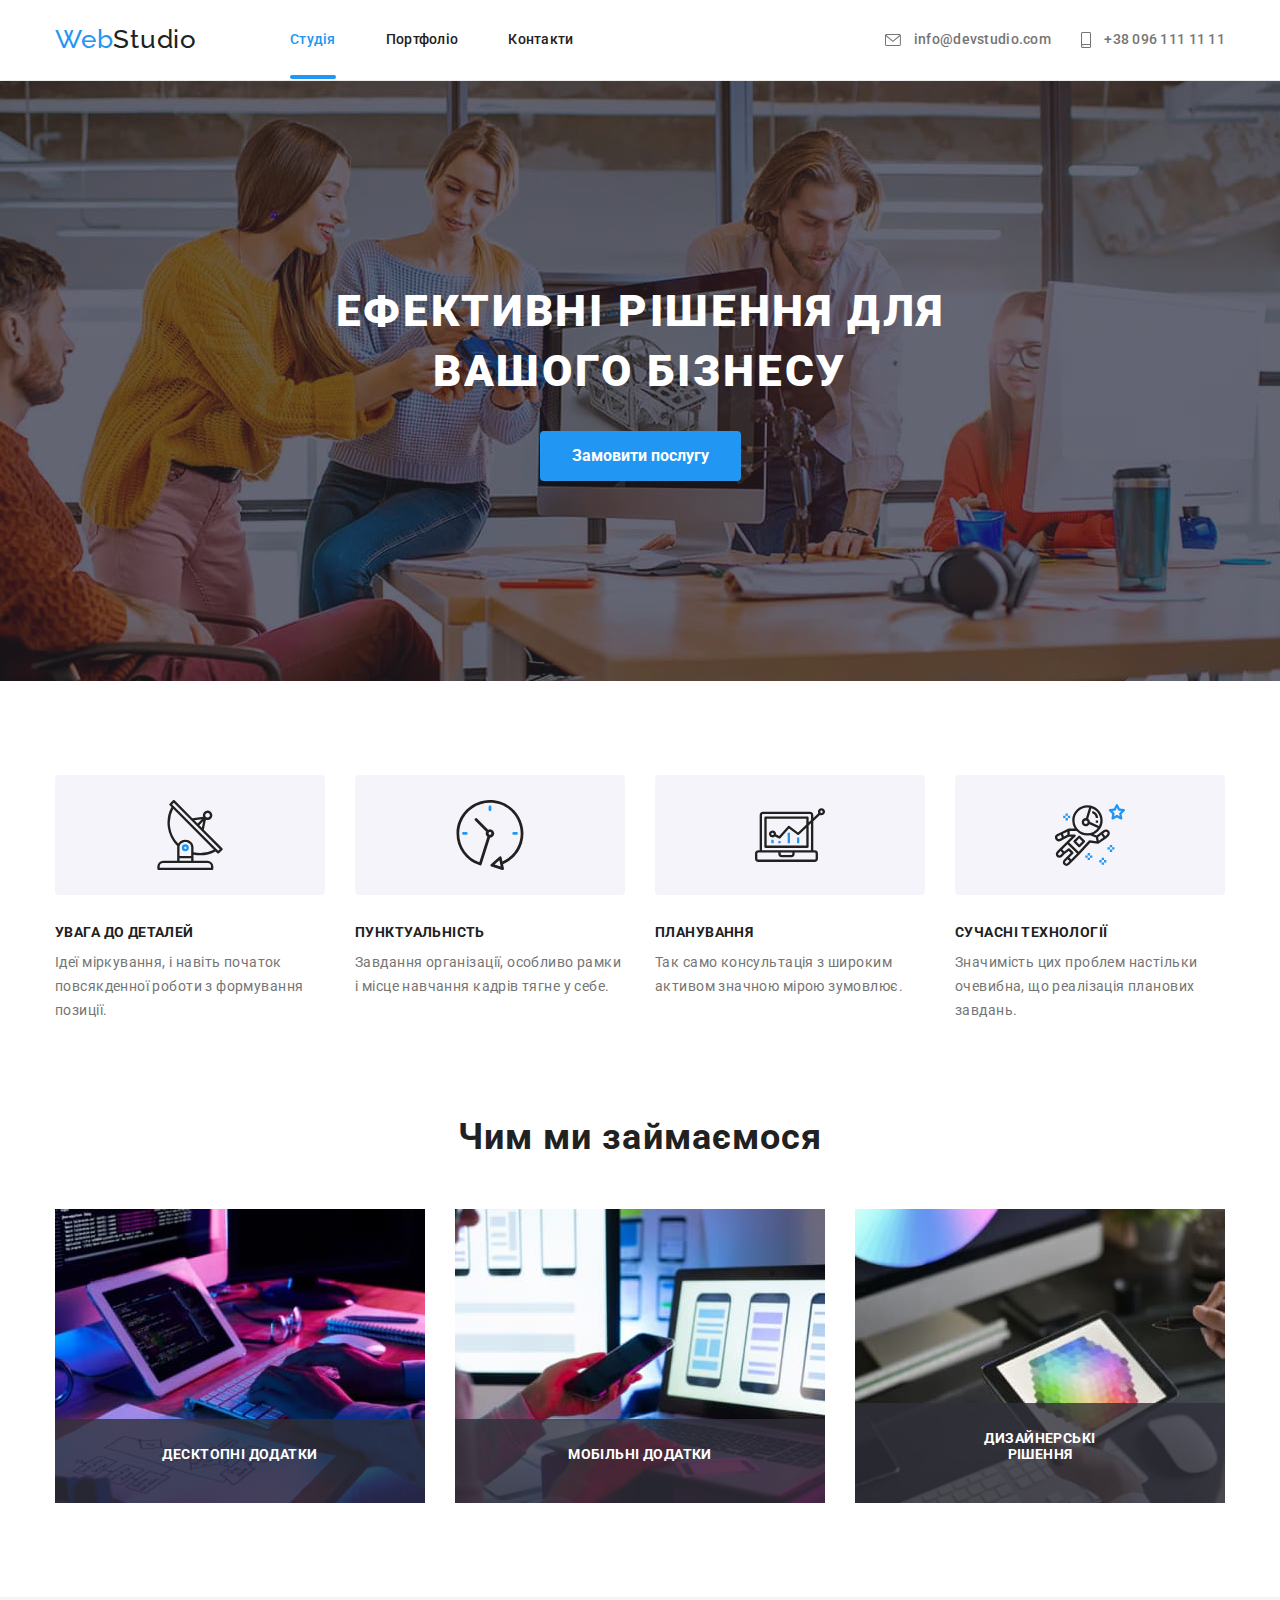
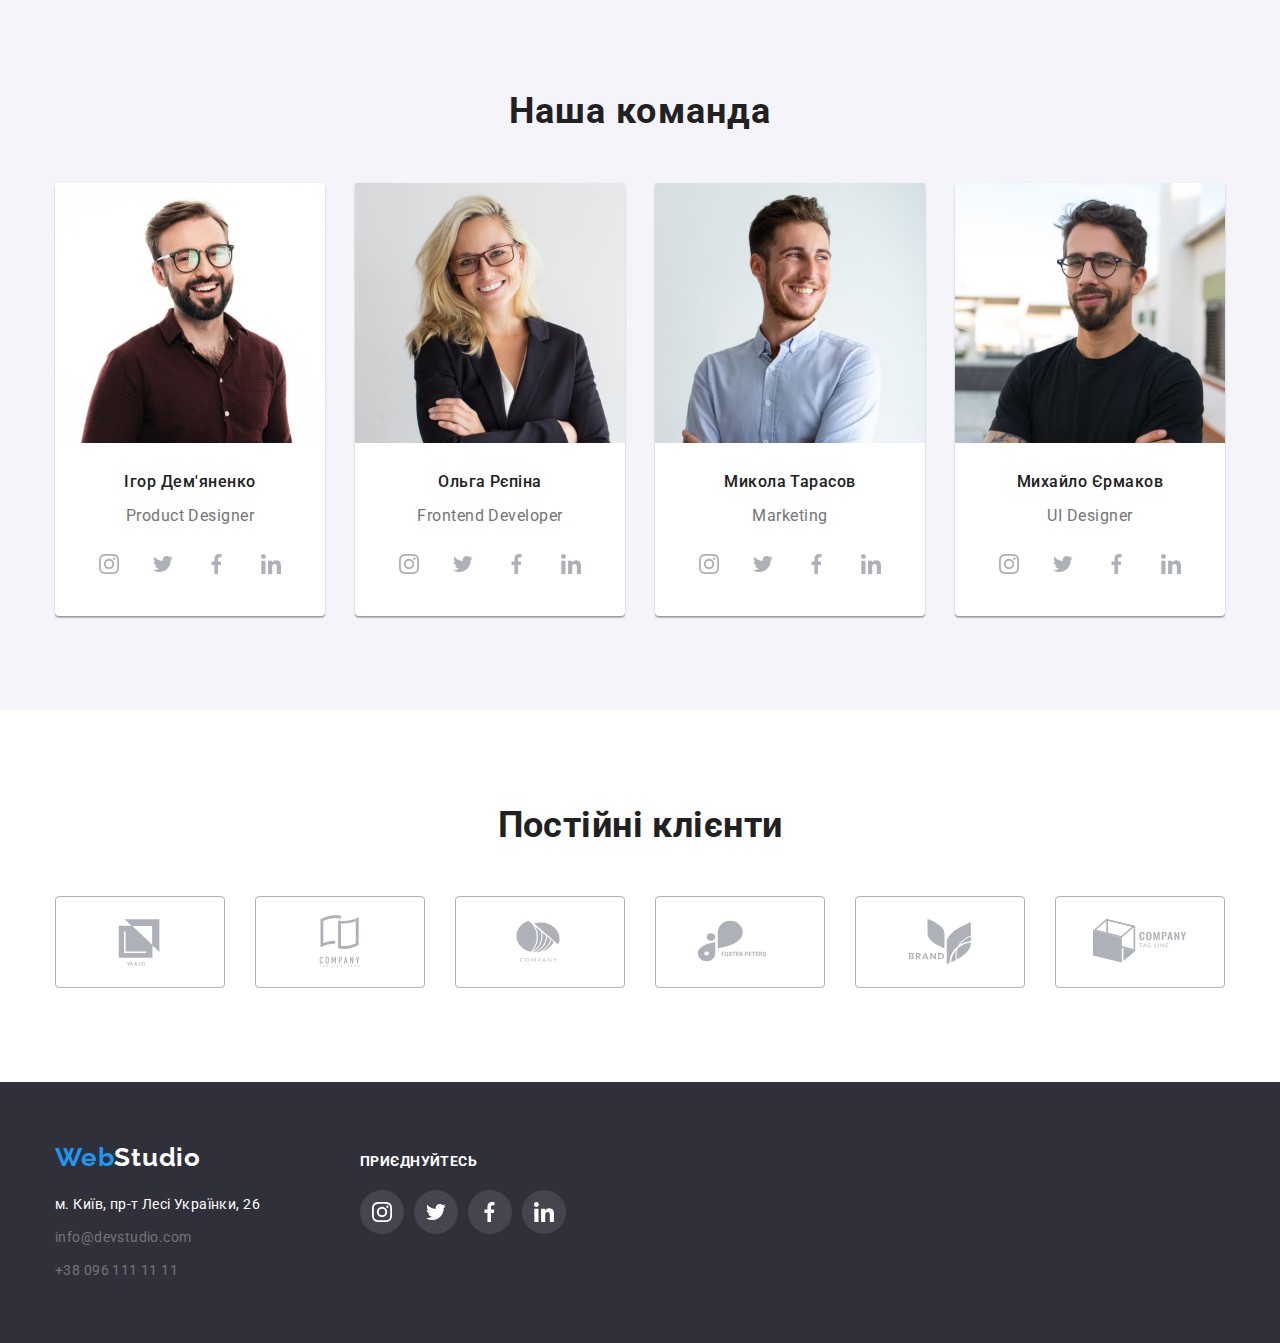
==== commit 902f95d3: "updated" ====
--- a/index.html
+++ b/index.html
@@ -405,9 +405,9 @@
 
     <div class="backdrop is-hidden" data-modal>
       <div class="modal">
-        <button  type="button" class="" data-modal-close="">
-          <svg class="" width="12" height="10">
-          <use href="./images/icons/SVG/close.svg"></use>
+        <button  type="button" class="close-button" data-modal-close="">
+          <svg class="close" width="12" height="10">
+          <use href="./images/icons.svg#icon-close"></use>
         </svg>
         </button>
       </div>
--- a/css/style.css
+++ b/css/style.css
@@ -11,6 +11,7 @@
 --border-partners-company: #AFB1B8;
 --transition-duration: 250ms;
 --transition-timing-function: cubic-bezier(0.4, 0, 0.2, 1);
+--transparent-color: rgba(0, 0, 0, 0);
 }
 
 /* html {
@@ -198,7 +199,7 @@
 .item-icon{
 margin-right: 10px;
 vertical-align: middle;
-color: var(--text-color-gray);
+fill: var(--text-color-gray);
 }
 
 .item-icon.phone{
@@ -260,6 +261,7 @@
 font-family: 'Roboto', sans-serif;
 border:none;
 display: inline-block;
+border-radius: 4px;
 padding: 10px 32px;
 font-weight: 700;
 font-size: 16px;
@@ -315,6 +317,31 @@
 pointer-events: none;
 }
 
+.close-button {
+  position: absolute;
+  top: 10px;
+  right: 10px;
+  background-color: var(--main-background-color);
+  border: 1px solid currentColor;
+  width: 30px;
+  height: 30px;
+  border-radius: 50%;
+  color: var(--third-color-background);
+  cursor: pointer;
+}
+
+.close {
+  position: relative;
+  fill: #000000;
+  justify-content: center;
+
+}
+
+.close-button:hover,
+.close-button:focus {
+  color: var(--accent);
+  transition: var(--transition-duration) var();
+}
 
 
 /* наші переваги */
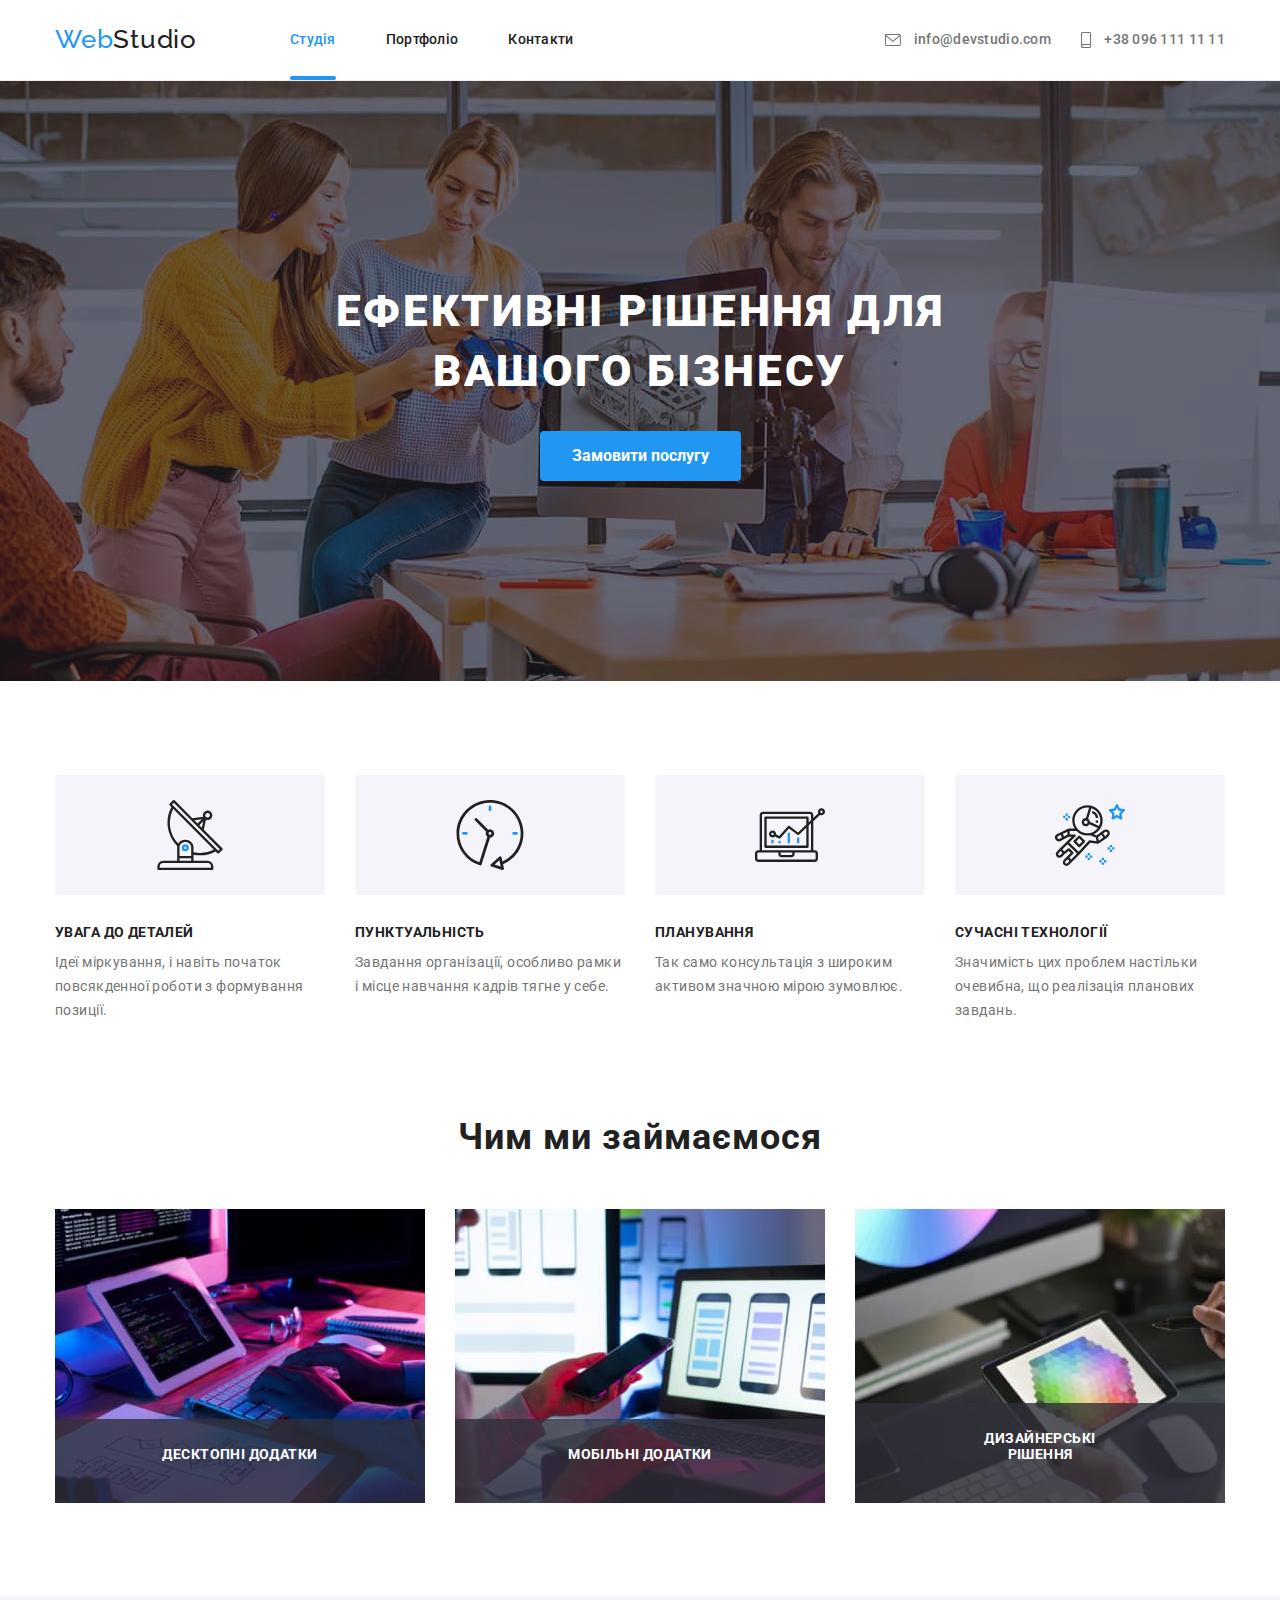
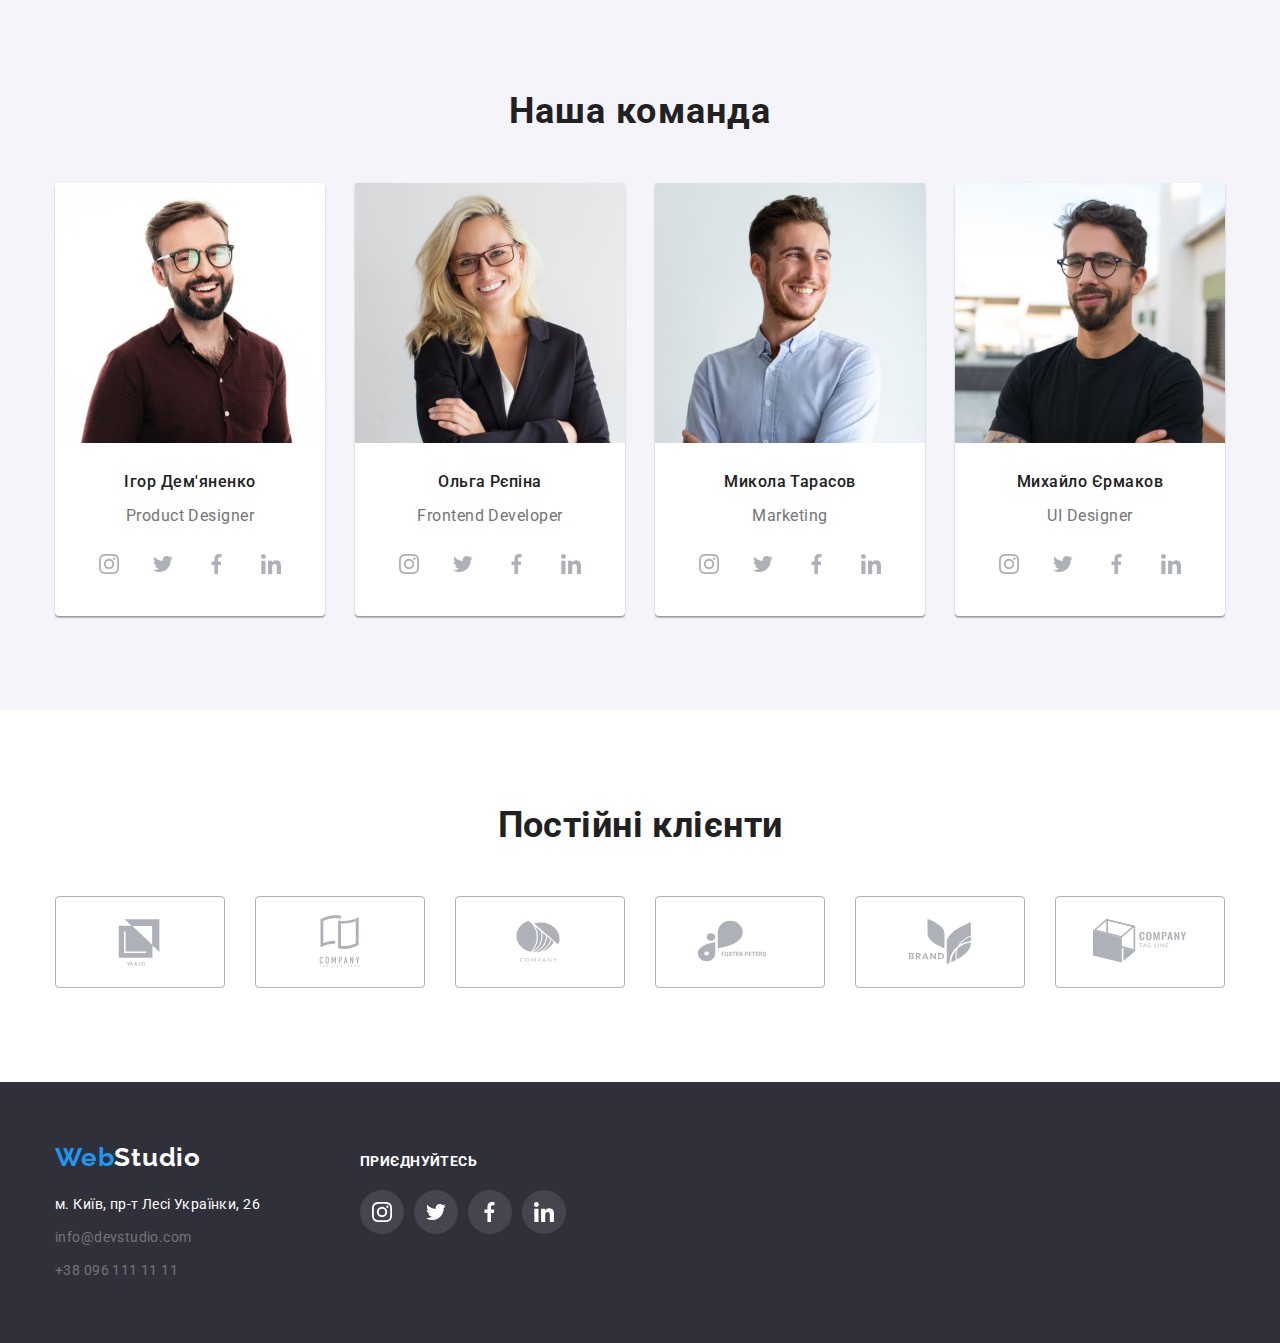
==== commit 511973dd: "updated" ====
--- a/index.html
+++ b/index.html
@@ -30,7 +30,7 @@
         </nav>
         <ul class="contacts list">
             <li>
-                <a class="mail-header link" rel="noopener noreferrer nofollow" href="info@devstudio.com">
+                <a class="mail-header header-icon-link" rel="noopener noreferrer nofollow" href="info@devstudio.com">
                     <svg class="item-icon mail">
                         <use href="./images/icons.svg#icon-mail"></use>
                     </svg>  
@@ -38,7 +38,7 @@
                 </a>
             </li>
             <li>
-                <a class="tel-header link" href="tel:+380961111111">
+                <a class="tel-header header-icon-link" href="tel:+380961111111">
                     <svg class="item-icon phone">
                         <use href="./images/icons.svg#icon-smartphone"></use>
                     </svg>
@@ -368,7 +368,7 @@
         </address>
       </div>
         <div class="social-block">
-          <h2 class="join">приєднуйтесь</h2>
+          <p class="join">приєднуйтесь</p>
           <ul class="icons list">
             <li class="icon item-social">
               <a class="social link" href="">
--- a/css/style.css
+++ b/css/style.css
@@ -109,18 +109,19 @@
 .contacts .link:focus,
 .contacts .link:hover,
 .footer-list .link:focus,
-.footer-list .link:hover
+.footer-list .link:hover,
+.header-icon-link:focus,
+.header-icon-link:hover
 {
 color:var(--accent);
 fill:var(--accent);
-transition: var(--transition-duration) var(--transition-timing-function);
 }
 
 
 .nav-studio.link.current::after,
 .nav-portfolio.link.current::after {
 position: absolute;
-bottom: 0px;
+bottom: -1px;
 right: 0px;
 content: "";
 width: 100%;
@@ -129,8 +130,6 @@
 border-radius: 2px;
 }
 
-
-
 .nav-studio {
 position: relative;
 padding-top: 32px;
@@ -141,7 +140,10 @@
 font-size: 14px;
 line-height: 1.14;
 letter-spacing: 0.02em;
-color: var(--primary-text-color); 
+color: var(--primary-text-color);
+transition-property: color;
+transition-duration: 250ms;
+transition-timing-function: cubic-bezier(0.4, 0, 0.2, 1);
 }
 
 .nav-portfolio {
@@ -155,6 +157,9 @@
 line-height: 1.14;
 letter-spacing: 0.02em;
 color: var(--primary-text-color);
+transition-property: color;
+transition-duration: 250ms;
+transition-timing-function: cubic-bezier(0.4, 0, 0.2, 1);
 }
 
 .nav-kontakty {
@@ -166,6 +171,9 @@
 line-height: 1.14;
 letter-spacing: 0.02em;
 color: var(--primary-text-color);
+transition-property: color;
+transition-duration: 250ms;
+transition-timing-function: cubic-bezier(0.4, 0, 0.2, 1);
 }
 
 .contacts {
@@ -196,6 +204,12 @@
 color: var(--text-color-gray);
 }
 
+.header-icon-link {
+  transition-property: color;
+  transition-duration: 250ms;
+  transition-timing-function: cubic-bezier(0.4, 0, 0.2, 1);
+}
+
 .item-icon{
 margin-right: 10px;
 vertical-align: middle;
@@ -211,6 +225,8 @@
   width: 16px;
   height: 12px;
 }
+
+
 
 
 /* основний зміст */
@@ -274,12 +290,14 @@
 color: var(--text-color-white);
 background: var(--accent);
 text-decoration: none;
+transition-property: background-color;
+transition-duration: 250ms;
+transition-timing-function: cubic-bezier(0.4, 0, 0.2, 1);
   }
 
 .button:focus,
 .button:hover {
 background-color: var(--color-accent-hover);
-transition: var(--transition-duration) var(--transition-timing-function);
 }
 
 /* backdrop */
@@ -293,7 +311,6 @@
   width: 100%;
   height: 100%;
   background: rgba(0, 0, 0, 0.2);
-  
 }
 
 .modal {
@@ -328,19 +345,18 @@
   border-radius: 50%;
   color: var(--third-color-background);
   cursor: pointer;
+  transition-property: color;
+  transition-duration: 250ms;
+  transition-timing-function: cubic-bezier(0.4, 0, 0.2, 1);
 }
 
 .close {
-  position: relative;
   fill: #000000;
-  justify-content: center;
-
 }
 
 .close-button:hover,
 .close-button:focus {
   color: var(--accent);
-  transition: var(--transition-duration) var();
 }
 
 
@@ -604,6 +620,7 @@
  .social-links{
   margin-bottom: 30px;
  }
+
 .social-links {
   display: flex;
   margin-right: auto;
@@ -619,6 +636,8 @@
   height: 44px;
   border-radius: 50%;
   fill: var(--icons-color);
+  transition-duration: 250ms;
+  transition-timing-function: cubic-bezier(0.4, 0, 0.2, 1);
 }
 .social .link-icon {
   margin: 12px;
@@ -651,15 +670,12 @@
 .social-links .link:hover > .link-icon,
 .social-links .link:focus > .link-icon {
 fill: var(--text-color-white);
-transition: var(--transition-duration) var(--transition-timing-function);
 }
 
 .social-links .link:hover,
 .social-links .link:focus {
 background-color: var(--color-accent-hover);
-transition: var(--transition-duration) var(--transition-timing-function);
-}
-
+}
 
 .employment-partners {
 padding-top: 94px;
@@ -698,6 +714,8 @@
 border-radius: 4px;
 justify-content: center;
 align-items: center;
+transition-duration: 250ms;
+transition-timing-function: cubic-bezier(0.4, 0, 0.2, 1);
 }
 
 .partners-logo{
@@ -710,13 +728,11 @@
 .partners-link:hover,
 .partners-link:focus{
 border: 1px solid var(--accent);
-transition: var(--transition-duration) var(--transition-timing-function);
 }
 
 .partners-link:hover > .partners-logo,
 .partners-link:focus > .partners-logo{
 fill: var(--accent);
-transition: var(--transition-duration) var(--transition-timing-function);
 }
 
 
@@ -765,6 +781,8 @@
 line-height: 1.71;
 letter-spacing: 0.03em;
 color: var(--text-color-white);
+transition-duration: 250ms;
+transition-timing-function: cubic-bezier(0.4, 0, 0.2, 1);
 }
 
 .mail-footer {
@@ -776,6 +794,8 @@
 line-height: 1.71;
 letter-spacing: 0.03em;
 color: var(--text-color-gray);
+transition-duration: 250ms;
+transition-timing-function: cubic-bezier(0.4, 0, 0.2, 1);
 }
 
 .tel-footer {
@@ -788,6 +808,8 @@
 letter-spacing: 0.03em;
 margin-bottom: 0px;
 color: var(--text-color-gray);
+transition-duration: 250ms;
+transition-timing-function: cubic-bezier(0.4, 0, 0.2, 1);
 }
 
 
@@ -826,7 +848,6 @@
 footer .social.link:hover,
 footer .social.link:focus{
 background: var(--accent);
-transition: var(--transition-duration) var(--transition-timing-function);
 }
 
  
@@ -875,6 +896,8 @@
 line-height: 1.62;
 font-family: 'Roboto';
 background: #F5F4FA;
+transition-duration: 250ms;
+transition-timing-function: cubic-bezier(0.4, 0, 0.2, 1);
 }
 
 .button-filtr.current {
@@ -887,14 +910,12 @@
 .item .button-filtr:focus{
 color: var(--main-background-color);
 background-color: var(--accent);
-transition: var(--transition-duration) var(--transition-timing-function);
 }
 
 .item:hover,
 .item:focus
  {
 box-shadow: 0px 3px 1px rgba(0, 0, 0, 0.1), 0px 1px 2px rgba(0, 0, 0, 0.08), 0px 2px 2px rgba(0, 0, 0, 0.12);
-transition: var(--transition-duration) var(--transition-timing-function);
 }
 
 
@@ -918,7 +939,6 @@
 .gallery-item:hover,
 .gallery-item:focus{
 box-shadow: 0px 1px 1px rgba(0, 0, 0, 0.12), 0px 4px 4px rgba(0, 0, 0, 0.06), 1px 4px 6px rgba(0, 0, 0, 0.16);
-transition: var(--transition-duration) var(--transition-timing-function);
 }
 
 .gallery-item:not(:nth-child(3n + 3)) {
@@ -1010,17 +1030,22 @@
 
 .portfolio-elements{
 text-decoration: none;
+transition-property: box-shadow,transform;
+transition-duration: 250ms;
+transition-timing-function: cubic-bezier(0.4, 0, 0.2, 1);
 }
 
   .portfolio-elements:hover,
   .portfolio-elements:focus{
 box-shadow: 1px 4px 6px rgba(0, 0, 0, 0.16), 0px 4px 4px rgba(0, 0, 0, 0.06), 0px 1px 1px rgba(0, 0, 0, 0.12);
-transition: var(--transition-duration) var(--transition-timing-function);
 }
 
   .portfolio-card {
 position: relative;
 overflow: hidden;
+transition-property: transform;
+transition-duration: 250ms;
+transition-timing-function: cubic-bezier(0.4, 0, 0.2, 1);
 }
 
   .portfolio-info {
@@ -1032,12 +1057,13 @@
 padding: 63px 24px;
 background-color: rgba(33, 150, 243, 0.9);
 transform: translateY(100%);
-transition: transform 250ms cubic-bezier(0.4, 0, 0.2, 1);
+transition-property: transform;
+transition-duration: 250ms;
+transition-timing-function: cubic-bezier(0.4, 0, 0.2, 1);
 }
   .portfolio-card:hover .portfolio-info,
   .portfolio-card:focus .portfolio-info {
 transform: translateY(0);
-transition: var(--transition-duration) var(--transition-timing-function);
 }
   
   .portfolio-galerry-text {
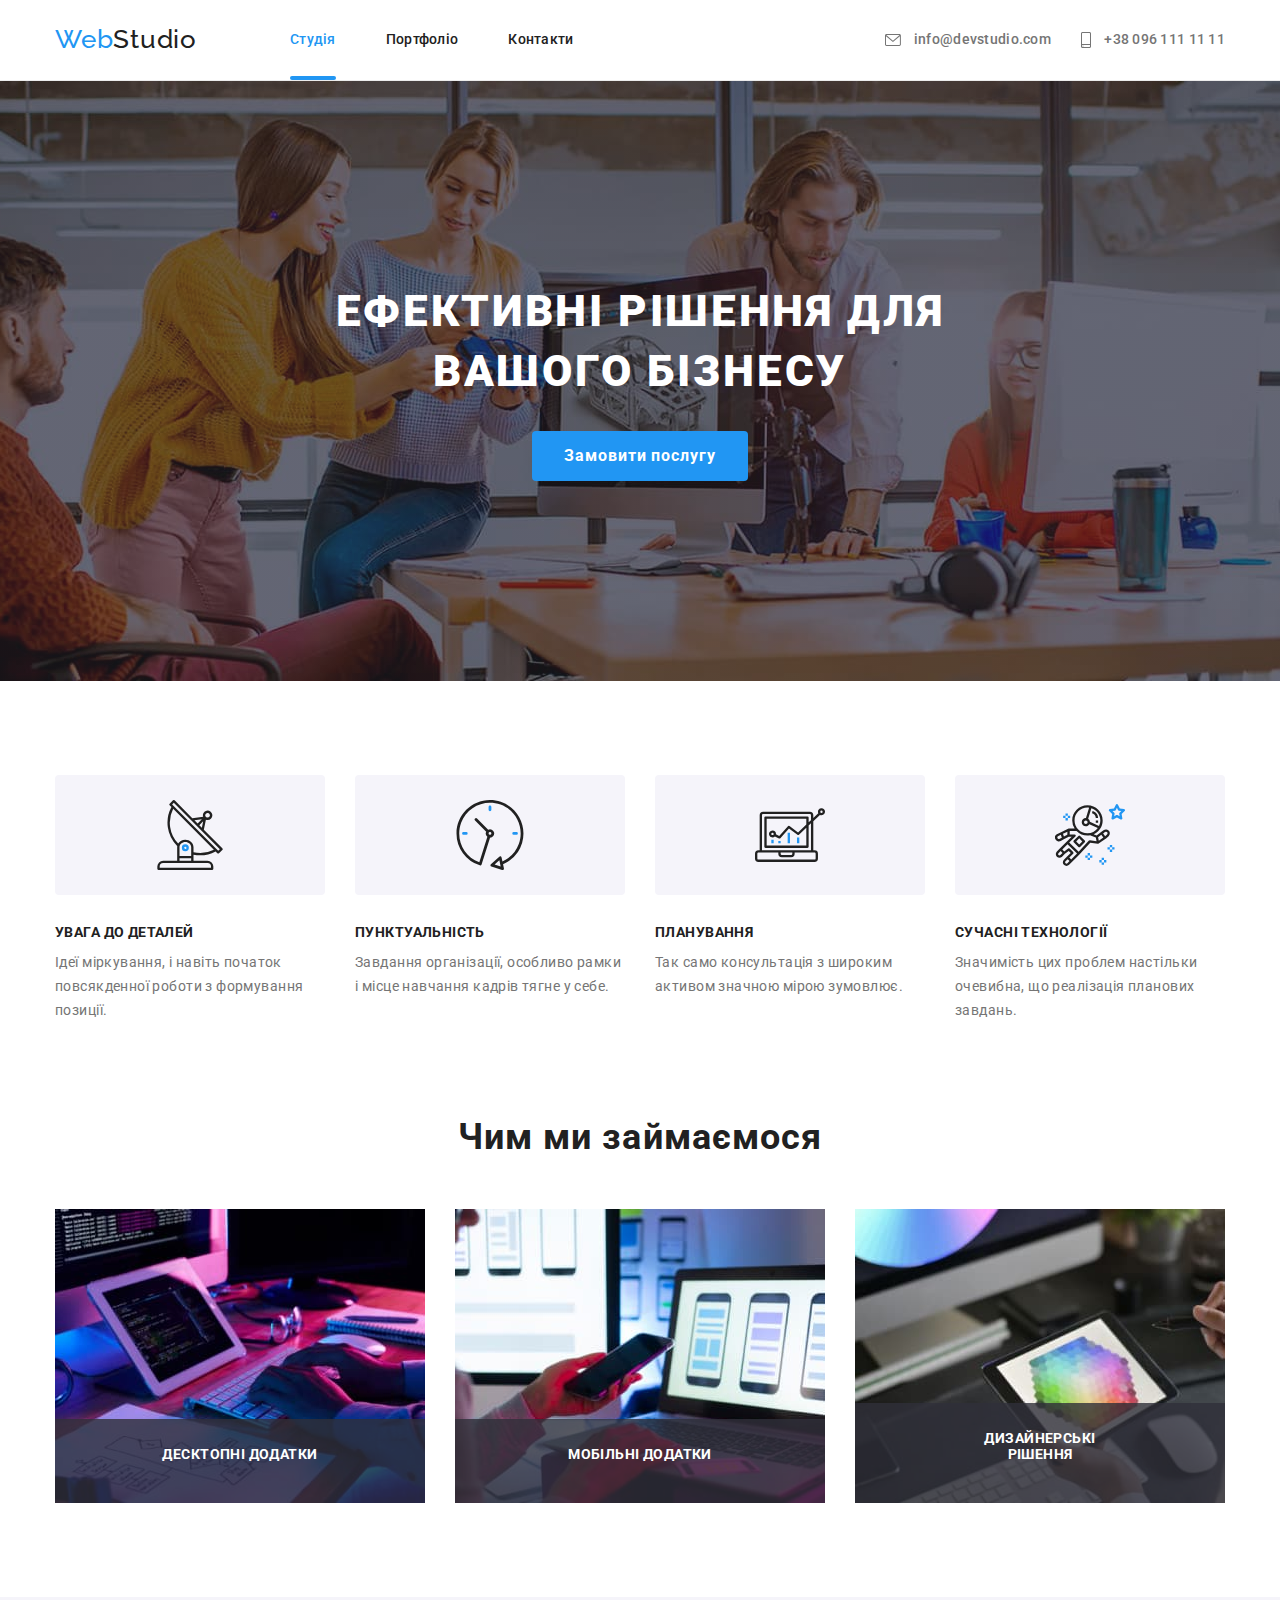
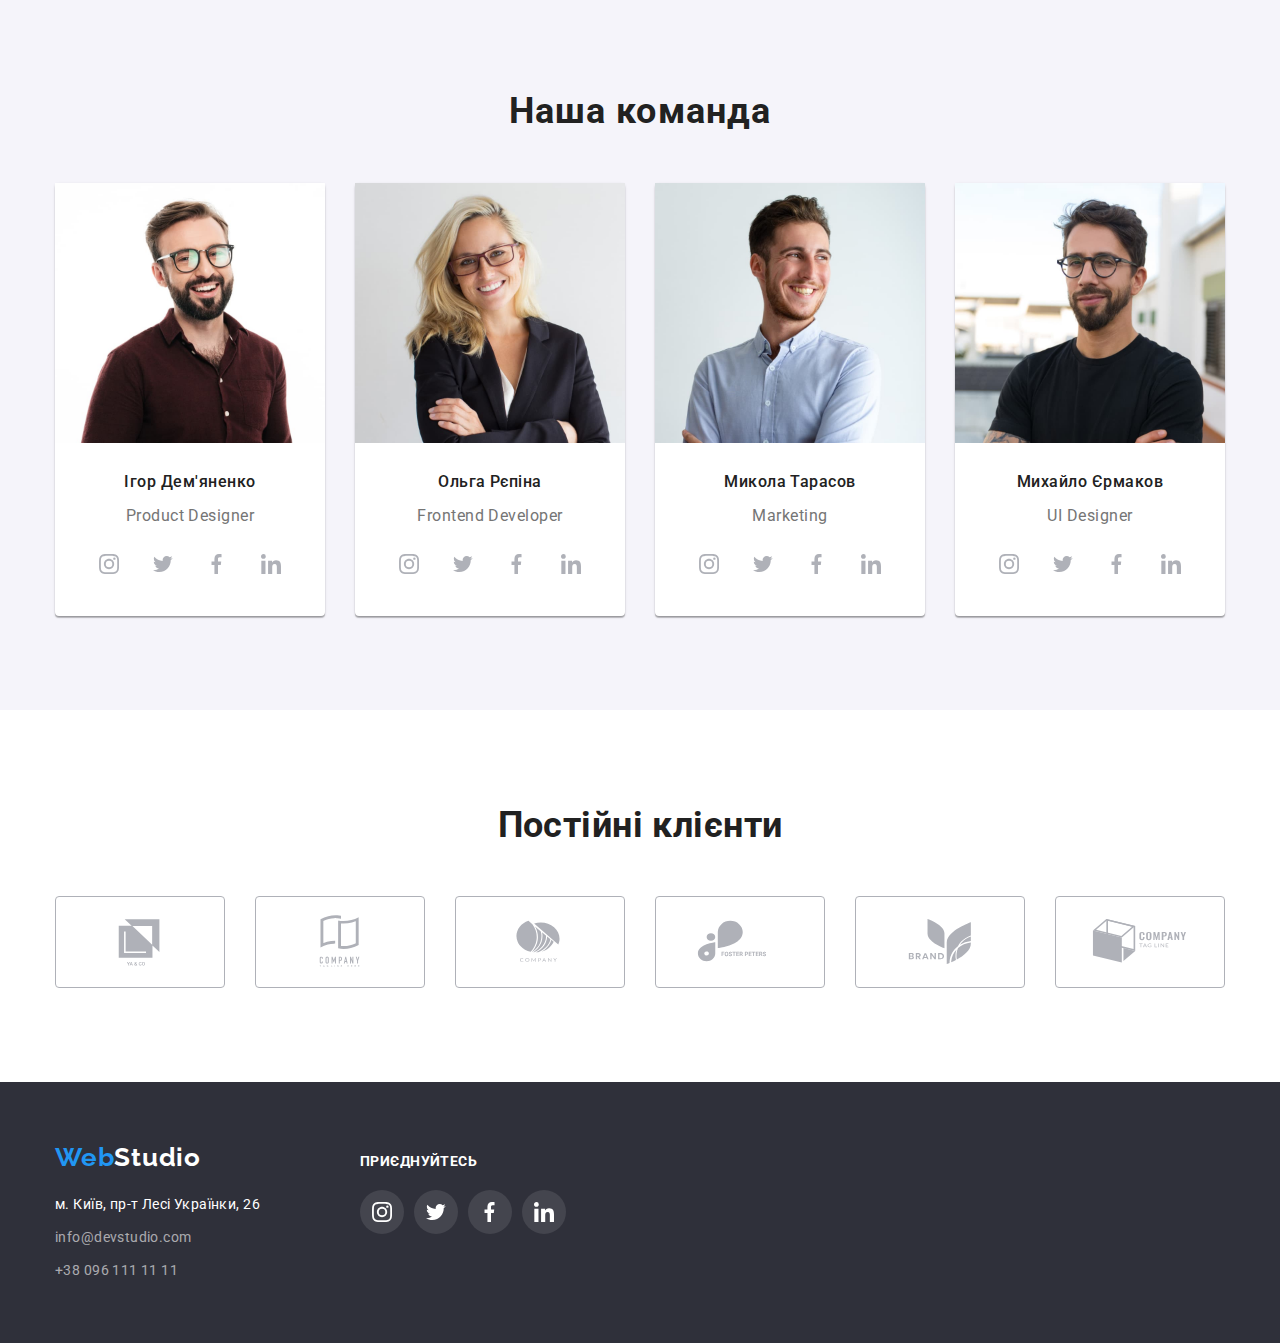
==== commit 20e4168c: "updated" ====
--- a/index.html
+++ b/index.html
@@ -5,11 +5,11 @@
     <meta http-equiv="X-UA-Compatible" content="IE=edge">
     <meta name="viewport" content="width=device-width, initial-scale=1.0">
     <title>WebStudio</title>
+    <link rel="stylesheet" href="https://cdnjs.cloudflare.com/ajax/libs/modern-normalize/1.1.0/modern-normalize.min.css">
     <link rel="preconnect" href="https://fonts.googleapis.com">
   <link rel="preconnect" href="https://fonts.gstatic.com" crossorigin>
   <link href="https://fonts.googleapis.com/css2?family=Raleway:wght@700&family=Roboto:wght@400;500;700;900&display=swap"
     rel="stylesheet">
-    <link rel="stylesheet" href="https://cdnjs.cloudflare.com/ajax/libs/modern-normalize/1.1.0/modern-normalize.min.css">
     <link rel="stylesheet" href="./css/style.css">
 </head>
 <body>
@@ -147,28 +147,28 @@
                 <p class="specialty">Product Designer</p>
                 <ul class="social-links">
                     <li>
-                      <a class="social link" href="">
+                      <a class="social link" href="#">
                         <svg class="link-icon" width="20" height="20">
                           <use href="./images/icons.svg#icon-instagram"></use>
                         </svg>
                       </a>
                     </li>
                     <li >
-                      <a class="social link" href="">
+                      <a class="social link" href="#">
                         <svg class="link-icon" width="20" height="20" viewBox="0 0 20 20">
                           <use href="./images/icons.svg#icon-twitter"></use>
                         </svg>
                       </a>
                     </li>
                     <li>
-                      <a class="social link" href="">
+                      <a class="social link" href="#">
                         <svg class="link-icon" width="20" height="20" viewBox="0 0 20 20">
                           <use href="./images/icons.svg#icon-facebook"></use>
                         </svg>
                       </a>
                     </li>
                     <li>
-                      <a class="social link" href="">
+                      <a class="social link" href="#">
                         <svg class="link-icon" width="20" height="20" viewBox="0 0 20 20">
                           <use href="./images/icons.svg#icon-linkedin"></use>
                         </svg>
@@ -184,28 +184,28 @@
                 <p class="specialty">Frontend Developer</p>
                 <ul class="social-links">
                     <li>
-                      <a class="social link" href="">
+                      <a class="social link" href="#">
                         <svg class="link-icon" width="20" height="20">
                           <use href="./images/icons.svg#icon-instagram"></use>
                         </svg>
                       </a>
                     </li>
                     <li>
-                      <a class="social link" href="">
+                      <a class="social link" href="#">
                         <svg class="link-icon" width="20" height="20" viewBox="0 0 20 20">
                           <use href="./images/icons.svg#icon-twitter"></use>
                         </svg>
                       </a>
                     </li>
                     <li>
-                      <a class="social link" href="">
+                      <a class="social link" href="#">
                         <svg class="link-icon" width="20" height="20" viewBox="0 0 20 20">
                           <use href="./images/icons.svg#icon-facebook"></use>
                         </svg>
                       </a>
                     </li>
                     <li>
-                      <a class="social link" href="">
+                      <a class="social link" href="#">
                         <svg class="link-icon" width="20" height="20" viewBox="0 0 20 20">
                           <use href="./images/icons.svg#icon-linkedin"></use>
                         </svg>
@@ -221,28 +221,28 @@
                 <p class="specialty">Marketing</p>
                 <ul class="social-links">
                     <li >
-                      <a class="social link" href="">
+                      <a class="social link" href="#">
                         <svg class="link-icon" width="20" height="20">
                           <use href="./images/icons.svg#icon-instagram"></use>
                         </svg>
                       </a>
                     </li>
                     <li>
-                      <a class="social link" href="">
+                      <a class="social link" href="#">
                         <svg class="link-icon" width="20" height="20" viewBox="0 0 20 20">
                           <use href="./images/icons.svg#icon-twitter"></use>
                         </svg>
                       </a>
                     </li>
                     <li >
-                      <a class="social link" href="">
+                      <a class="social link" href="#">
                         <svg class="link-icon" width="20" height="20" viewBox="0 0 20 20">
                           <use href="./images/icons.svg#icon-facebook"></use>
                         </svg>
                       </a>
                     </li>
                     <li>
-                      <a class="social link" href="">
+                      <a class="social link" href="#">
                         <svg class="link-icon" width="20" height="20" viewBox="0 0 20 20">
                           <use href="./images/icons.svg#icon-linkedin"></use>
                         </svg>
@@ -258,28 +258,28 @@
                 <p class="specialty">UI Designer</p>
                 <ul class="social-links">
                     <li>
-                      <a class="social link" href="">
+                      <a class="social link" href="#">
                         <svg class="link-icon" width="20" height="20">
                           <use href="./images/icons.svg#icon-instagram"></use>
                         </svg>
                       </a>
                     </li>
                     <li>
-                      <a class="social link" href="">
+                      <a class="social link" href="#">
                         <svg class="link-icon" width="20" height="20" viewBox="0 0 20 20">
                           <use href="./images/icons.svg#icon-twitter"></use>
                         </svg>
                       </a>
                     </li>
                     <li>
-                      <a class="social link" href="">
+                      <a class="social link" href="#">
                         <svg class="link-icon" width="20" height="20" viewBox="0 0 20 20">
                           <use href="./images/icons.svg#icon-facebook"></use>
                         </svg>
                       </a>
                     </li>
                     <li>
-                      <a class="social link" href="">
+                      <a class="social link" href="#">
                         <svg class="link-icon" width="20" height="20" viewBox="0 0 20 20">
                           <use href="./images/icons.svg#icon-linkedin"></use>
                         </svg>
@@ -304,35 +304,35 @@
                     </a>
                 </li>
                 <li class="partners-image">
-                    <a href="" class="partners-link">
+                    <a href="#" class="partners-link">
                         <svg class="partners-logo" width="40" height="52">
                             <use href="./images/icons.svg#icon-Logo2"></use>
                         </svg>
                     </a>
                 </li>
                 <li class="partners-image">
-                    <a href="" class="partners-link">
+                    <a href="#" class="partners-link">
                         <svg class="partners-logo" width="41" height="42.6">
                             <use href="./images/icons.svg#icon-Logo3"></use>
                         </svg>
                     </a>
                 </li>
                 <li class="partners-image">
-                    <a href="" class="partners-link">
+                    <a href="#" class="partners-link">
                         <svg class="partners-logo" width="79.56" height="42.02">
                             <use href="./images/icons.svg#icon-Logo4"></use>
                         </svg>
                     </a>
                 </li>
                 <li class="partners-image">
-                    <a href="" class="partners-link">
+                    <a href="#" class="partners-link">
                         <svg class="partners-logo" width="59" height="47">
                             <use href="./images/icons.svg#icon-Logo5"></use>
                         </svg>
                     </a>
                 </li>
                 <li class="partners-image">
-                    <a href="" class="partners-link">
+                    <a href="#" class="partners-link">
                         <svg class="partners-logo" width="88.48" height="45.44">
                             <use href="./images/icons.svg#icon-Logo6"></use>
                         </svg>
@@ -371,28 +371,28 @@
           <p class="join">приєднуйтесь</p>
           <ul class="icons list">
             <li class="icon item-social">
-              <a class="social link" href="">
+              <a class="social link" href="#">
                 <svg class="link-icon" width="20" height="20">
                   <use href="./images/icons.svg#icon-instagram"></use>
                 </svg>
               </a>
             </li>
             <li class="icon item-social">
-              <a class="social link" href="">
+              <a class="social link" href="#">
                 <svg class="link-icon" width="20" height="20" viewBox="0 0 20 20">
                   <use href="./images/icons.svg#icon-twitter"></use>
                 </svg>
               </a>
             </li>
             <li class="icon item-social">
-              <a class="social link" href="">
+              <a class="social link" href="#">
                 <svg class="link-icon" width="20" height="20" viewBox="0 0 20 20">
                   <use href="./images/icons.svg#icon-facebook"></use>
                 </svg>
               </a>
             </li>
             <li class="icon item-social">
-              <a class="social link" href="">
+              <a class="social link" href="#">
                 <svg class="link-icon" width="20" height="20" viewBox="0 0 20 20">
                   <use href="./images/icons.svg#icon-linkedin"></use>
                 </svg>
--- a/css/style.css
+++ b/css/style.css
@@ -9,9 +9,6 @@
 --third-color-background: #F5F4FA;
 --portfolio-item-bg: #EEEEEE;
 --border-partners-company: #AFB1B8;
---transition-duration: 250ms;
---transition-timing-function: cubic-bezier(0.4, 0, 0.2, 1);
---transparent-color: rgba(0, 0, 0, 0);
 }
 
 /* html {
@@ -117,6 +114,12 @@
 fill:var(--accent);
 }
 
+.header-icon-link:focus svg,
+.header-icon-link:hover svg
+{
+color:var(--accent);
+fill:var(--accent);
+}
 
 .nav-studio.link.current::after,
 .nav-portfolio.link.current::after {
@@ -285,6 +288,7 @@
 /* identical to box height, or 188% */
 border-radius: 4px solid transparent;
 min-width: 200px;
+letter-spacing: 0.06em;
 text-align: center;
 cursor: pointer;
 color: var(--text-color-white);
@@ -311,6 +315,9 @@
   width: 100%;
   height: 100%;
   background: rgba(0, 0, 0, 0.2);
+  transition-property: visibility, opacity;
+  transition-duration: 250ms;
+  transition-timing-function: cubic-bezier(0.4, 0, 0.2, 1);
 }
 
 .modal {
@@ -326,7 +333,11 @@
 background: #FFFFFF;
 box-shadow: 0px 1px 3px rgba(0, 0, 0, 0.12), 0px 1px 1px rgba(0, 0, 0, 0.14), 0px 2px 1px rgba(0, 0, 0, 0.2);
 border-radius: 4px;
-}
+transition-property: background-color, box-shadow, border-radius;
+transition-duration: 250ms;
+transition-timing-function: cubic-bezier(0.4, 0, 0.2, 1);
+}
+
 
 .backdrop.is-hidden {
 visibility: hidden;
@@ -345,7 +356,7 @@
   border-radius: 50%;
   color: var(--third-color-background);
   cursor: pointer;
-  transition-property: color;
+  transition-property: fill;
   transition-duration: 250ms;
   transition-timing-function: cubic-bezier(0.4, 0, 0.2, 1);
 }
@@ -628,6 +639,9 @@
   width: 206px;
   height: 44px;
   padding: 0;
+  transition-property: color, background-color;
+  transition-duration: 250ms;
+  transition-timing-function: cubic-bezier(0.4, 0, 0.2, 1);
 }
 
 .social {
@@ -636,6 +650,7 @@
   height: 44px;
   border-radius: 50%;
   fill: var(--icons-color);
+  transition-property: fill, background-color;
   transition-duration: 250ms;
   transition-timing-function: cubic-bezier(0.4, 0, 0.2, 1);
 }
@@ -666,6 +681,7 @@
 display: inline-block;
 fill: #AFB1B8;
 }
+
 
 .social-links .link:hover > .link-icon,
 .social-links .link:focus > .link-icon {
@@ -710,10 +726,12 @@
 display: flex;
 width: 170px;
 height: 92px;
-border: 1px solid var(--border-partners-company);
+border: 1px solid #afb1b8;
 border-radius: 4px;
 justify-content: center;
 align-items: center;
+fill: #afb1b8;
+transition-property: fill, border-color;
 transition-duration: 250ms;
 transition-timing-function: cubic-bezier(0.4, 0, 0.2, 1);
 }
@@ -793,7 +811,7 @@
 font-size: 14px;
 line-height: 1.71;
 letter-spacing: 0.03em;
-color: var(--text-color-gray);
+color: rgba(255, 255, 255, 0.6);
 transition-duration: 250ms;
 transition-timing-function: cubic-bezier(0.4, 0, 0.2, 1);
 }
@@ -807,7 +825,7 @@
 line-height: 1.71;
 letter-spacing: 0.03em;
 margin-bottom: 0px;
-color: var(--text-color-gray);
+color: rgba(255, 255, 255, 0.6);
 transition-duration: 250ms;
 transition-timing-function: cubic-bezier(0.4, 0, 0.2, 1);
 }
@@ -896,6 +914,7 @@
 line-height: 1.62;
 font-family: 'Roboto';
 background: #F5F4FA;
+transition-property: color, background-color, box-shadow;
 transition-duration: 250ms;
 transition-timing-function: cubic-bezier(0.4, 0, 0.2, 1);
 }
@@ -934,6 +953,8 @@
 line-height: 2;
 letter-spacing: 0.06em;
 text-align: start;
+transition-duration: 250ms;
+transition-timing-function: cubic-bezier(0.4, 0, 0.2, 1);
 }
 
 .gallery-item:hover,
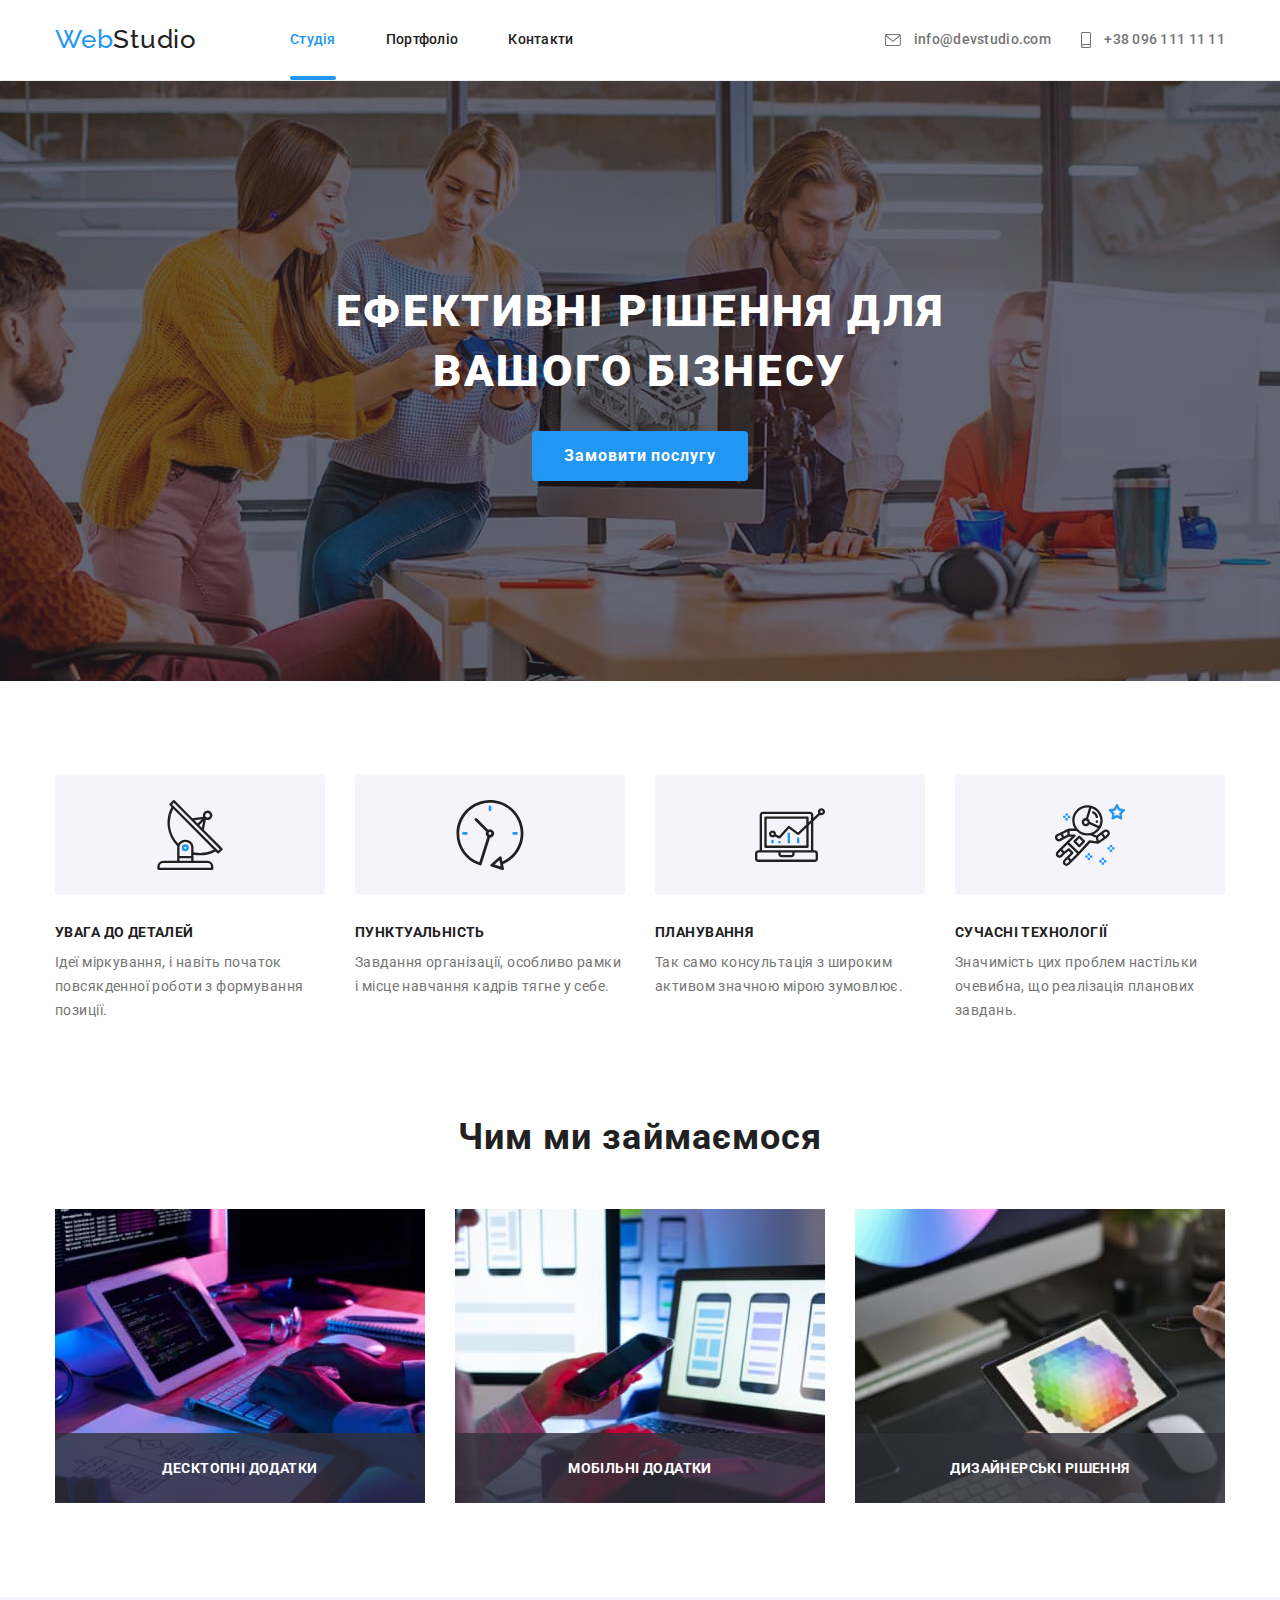
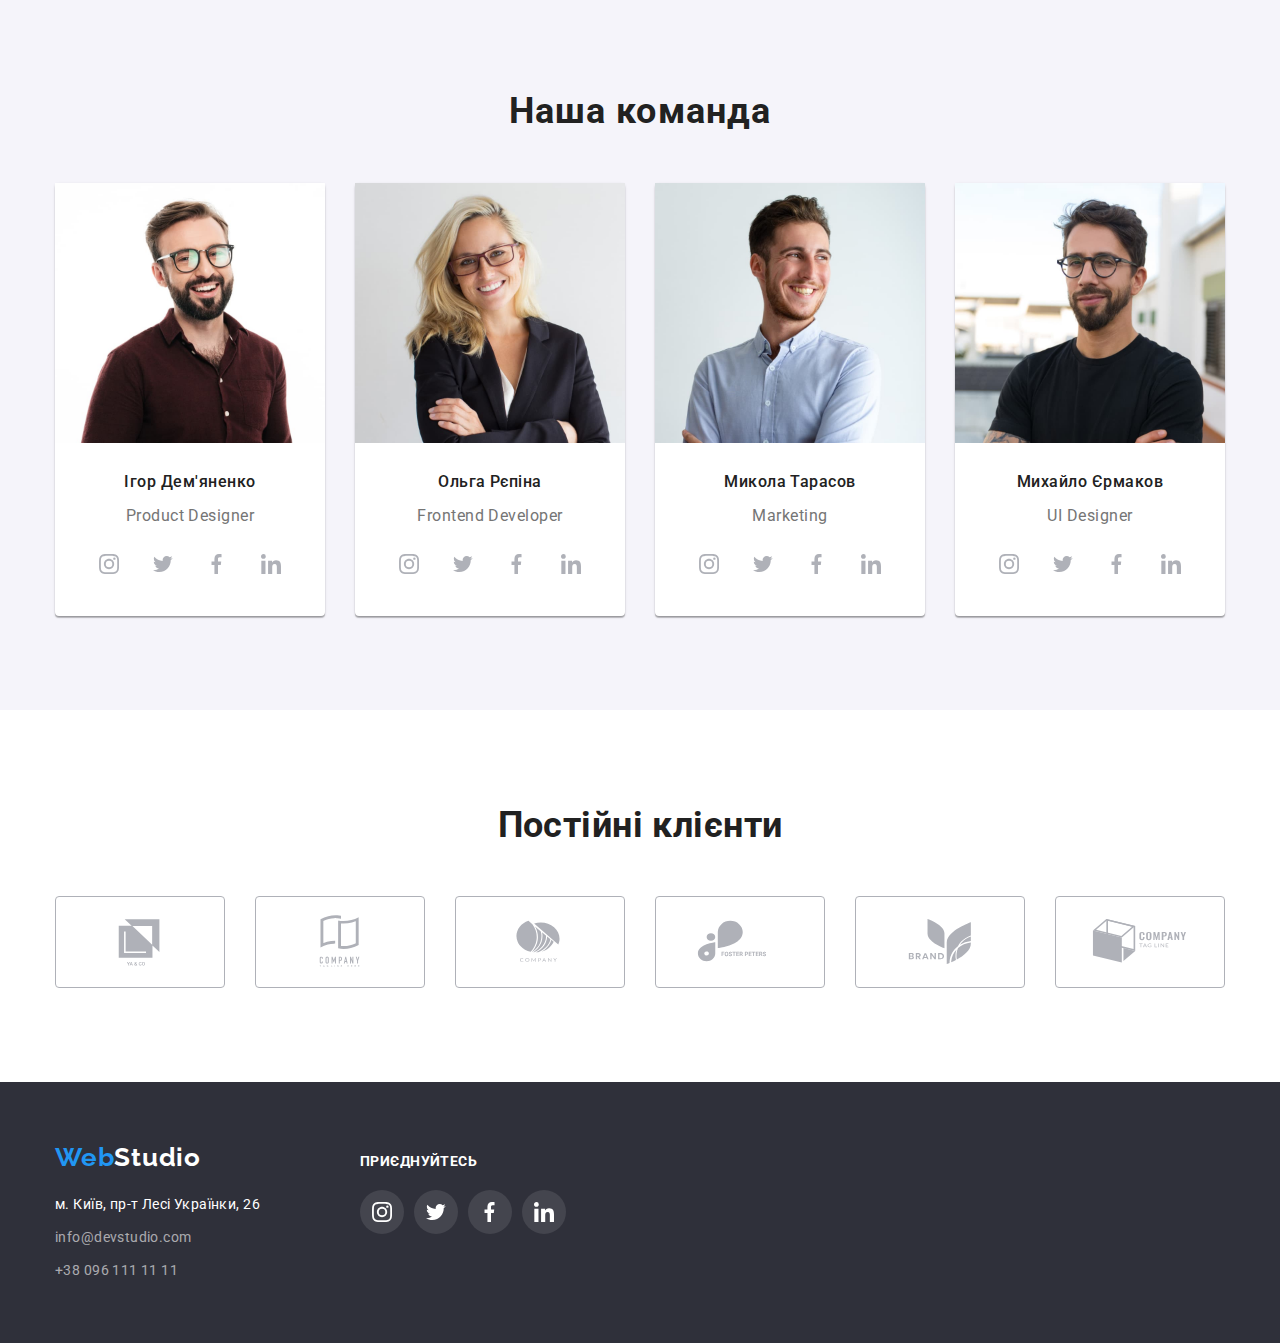
==== commit 3223ed2a: "uploaded" ====
--- a/index.html
+++ b/index.html
@@ -112,7 +112,7 @@
           <div class="product-thumb">
           <img src="./images/img1.jpg" alt="image" width="370" height="294">
           <div class="label-card">
-            <p class="label-text">Десктопні додатки<p>
+            <p class="label-text">Десктопні додатки</p>
             </div>
         </div>
         </li>
@@ -120,7 +120,7 @@
               <div class="product-thumb">
               <img src="./images/img2.jpg" alt="image" width="370" height="294">
               <div class="label-card">
-                <p class="label-text">мобільні додатки<p>
+                <p class="label-text">мобільні додатки</p>
                 </div>
             </div>
         </li>
@@ -128,7 +128,7 @@
               <div class="product-thumb">
               <img src="./images/img3.jpg" alt="image" width="370" height="294">
               <div class="label-card">
-                <p class="label-text">дизайнерські рішення<p>
+                <p class="label-text">дизайнерські рішення</p>
                 </div>
             </div>
             </li>
--- a/css/style.css
+++ b/css/style.css
@@ -217,6 +217,9 @@
 margin-right: 10px;
 vertical-align: middle;
 fill: var(--text-color-gray);
+transition-duration: 250ms;
+transition-timing-function: cubic-bezier(0.4, 0, 0.2, 1);
+
 }
 
 .item-icon.phone{
@@ -510,11 +513,14 @@
 }
 
 .label-card {
+  display: flex;
+  align-items: center;
+  justify-content: center;
   position: absolute;
-  margin: 0;
+
   bottom: 0;
   width: 100%;
-  padding: 27px 107px;
+  padding: 27px 0px;
   text-align: center;
   /* padding: 32px 64px;*/
   /* opacity: 0; */
@@ -528,7 +534,6 @@
 .label-text {
 margin: 0;
 bottom: 0;
-text-align: center;
 text-transform: uppercase;
 color: var(--text-color-white)
 
@@ -656,7 +661,11 @@
 }
 .social .link-icon {
   margin: 12px;
-}
+  transition-property: fill, background-color;
+  transition-duration: 250ms;
+  transition-timing-function: cubic-bezier(0.4, 0, 0.2, 1);
+}
+
 
 .social-links .link {
 display: flex;
@@ -731,7 +740,7 @@
 justify-content: center;
 align-items: center;
 fill: #afb1b8;
-transition-property: fill, border-color;
+transition-property: fill, border;
 transition-duration: 250ms;
 transition-timing-function: cubic-bezier(0.4, 0, 0.2, 1);
 }
@@ -741,6 +750,9 @@
 fill: var(--border-partners-company);
 Width: 106px;
 Height: 60px;
+transition-property: fill, border-color;
+transition-duration: 250ms;
+transition-timing-function: cubic-bezier(0.4, 0, 0.2, 1);
 }
 
 .partners-link:hover,
@@ -931,11 +943,7 @@
 background-color: var(--accent);
 }
 
-.item:hover,
-.item:focus
- {
-box-shadow: 0px 3px 1px rgba(0, 0, 0, 0.1), 0px 1px 2px rgba(0, 0, 0, 0.08), 0px 2px 2px rgba(0, 0, 0, 0.12);
-}
+
 
 
 /* картинки */
@@ -1051,7 +1059,7 @@
 
 .portfolio-elements{
 text-decoration: none;
-transition-property: box-shadow,transform;
+transition-property: box-shadow, transform;
 transition-duration: 250ms;
 transition-timing-function: cubic-bezier(0.4, 0, 0.2, 1);
 }
@@ -1082,9 +1090,10 @@
 transition-duration: 250ms;
 transition-timing-function: cubic-bezier(0.4, 0, 0.2, 1);
 }
-  .portfolio-card:hover .portfolio-info,
-  .portfolio-card:focus .portfolio-info {
-transform: translateY(0);
+
+.portfolio-elements:hover .portfolio-info,
+.portfolio-elements:focus .portfolio-info {
+  transform: translateY(0);
 }
   
   .portfolio-galerry-text {
